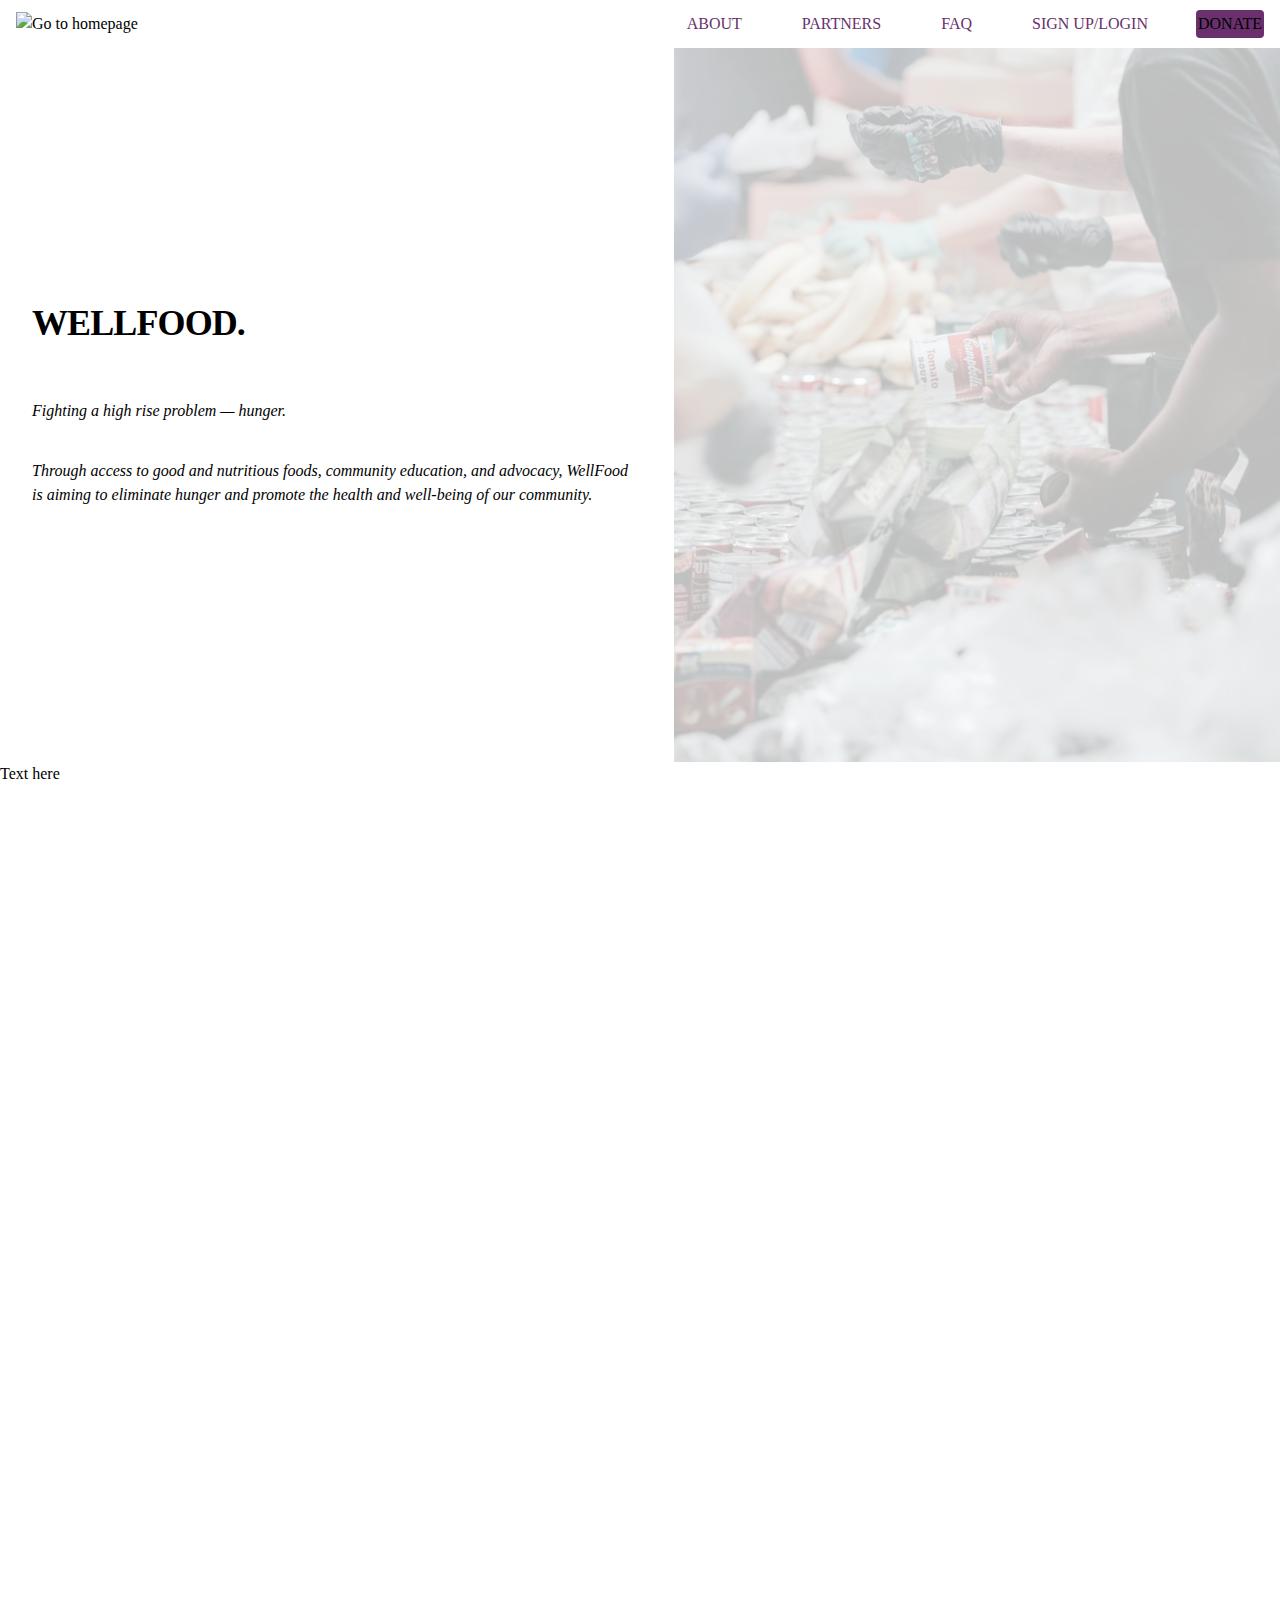
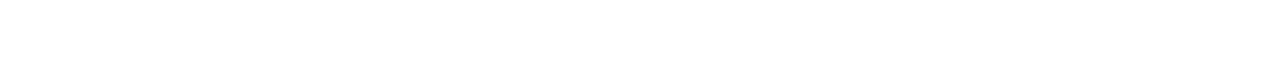
==== en/index.html @ cf271f29 "Testing grid layout with landing top hero" ====
<!DOCTYPE html>
<html lang="en">

<head>
    <meta charset="UTF-8">
    <meta http-equiv="X-UA-Compatible" content="IE=edge">
    <meta name="viewport" content="width=device-width, initial-scale=1.0">
    <meta name="description" content="WellFood, fighting a high rise problem: hunger">
    <link rel="icon" type="image/png" href="../assets/wellfood-logo.png">
    <link rel="stylesheet" href="styles.css">
    <link rel="stylesheet" href="https://unpkg.com/flowbite@1.3.3/dist/flowbite.min.css">
    <link rel="stylesheet" href="https://code.cdn.mozilla.net/fonts/fira.css">
    <title>WellFood</title>
</head>

<body>
    <nav class="bg-white border-gray-200 px-2 sm:px-4 py-2.5 rounded">
        <div class="container flex flex-wrap justify-between items-center mx-auto pv-4 bg-transparent relative z-40">
            <a href="/en" class="flex">
                <img src="../assets/home-icon.svg" alt="Go to homepage" class="h-6">
            </a>
            <button data-collapse-toggle="mobile-menu" type="button" class="inline-flex items-center p-2 ml-3 text-sm text-gray-500 rounded-lg md:hidden hover:bg-gray-100 focus:outline-none focus:ring-2 focus:ring-gray-200" aria-controls="mobile-menu-2" aria-expanded="false">
                <span class="sr-only">Open main menu</span>
                <svg class="w-6 h-6" fill="currentColor" viewBox="0 0 20 20" xmlns="http://www.w3.org/2000/svg"><path fill-rule="evenodd" d="M3 5a1 1 0 011-1h12a1 1 0 110 2H4a1 1 0 01-1-1zM3 10a1 1 0 011-1h12a1 1 0 110 2H4a1 1 0 01-1-1zM3 15a1 1 0 011-1h12a1 1 0 110 2H4a1 1 0 01-1-1z" clip-rule="evenodd"></path></svg>
                <svg class="hidden w-6 h-6" fill="currentColor" viewBox="0 0 20 20" xmlns="http://www.w3.org/2000/svg"><path fill-rule="evenodd" d="M4.293 4.293a1 1 0 011.414 0L10 8.586l4.293-4.293a1 1 0 111.414 1.414L11.414 10l4.293 4.293a1 1 0 01-1.414 1.414L10 11.414l-4.293 4.293a1 1 0 01-1.414-1.414L8.586 10 4.293 5.707a1 1 0 010-1.414z" clip-rule="evenodd"></path></svg>
            </button>
            <div class="hidden w-full md:block md:w-auto" id="mobile-menu">
                <ul class="flex flex-col mt-4 md:flex-row md:space-x-8 md:mt-0 md:text-md md:font-medium uppercase">
                    <li>
                        <a href="about.html" class="block py-2 pr-4 pl-3 text-midnight border-b border-gray-100 hover:bg-gray-50 md:hover:bg-transparent md:border-0 md:hover:text-dark-midnight md:py-0.5">About</a>
                    </li>
                    <li>
                        <a href="partners.html" class="block py-2 pr-4 pl-3 text-midnight border-b border-gray-100 hover:bg-gray-50 md:hover:bg-transparent md:border-0 md:hover:text-dark-midnight md:py-0.5">Partners</a>
                    </li>
                    <li>
                        <a href="faq.html" class="block py-2 pr-4 pl-3 text-midnight border-b border-gray-100 hover:bg-gray-50 md:hover:bg-transparent md:border-0 md:hover:text-dark-midnight md:py-0.5">FAQ</a>
                    </li>
                    <li>
                        <a href="signup.html" class="block py-2 pr-4 pl-3 text-midnight border-b border-gray-100 hover:bg-gray-50 md:hover:bg-transparent md:border-0 md:hover:text-dark-midnight md:py-0.5">Sign up/Login</a>
                    </li>
                    <li>
                        <a href="donate.html" class="block py-2 pr-4 pl-3 text-white bg-midnight rounded hover:bg-dark-midnight md:border-0 md:p-0.5">Donate</a>
                    </li>
                </ul>
            </div>
        </div>
    </nav>

    <div class="grid items-center bg-white rounded-lg md:grid-cols-[1fr_0.9fr] max-w-full">
        <div class="flex basis-1 flex-col justify-between px-8 py-16 justify-center leading-normal">
            <h1 class="mb-8 text-4xl font-bold tracking-tight text-russian-violet">WELLFOOD.</h1><br>
            <p class="mb-3 font-normal text-gray-900"><em>Fighting a high rise problem — hunger.</em></p><br>
            <p class="font-normal text-gray-900"><em>Through access to good and nutritious foods, community education, and advocacy, WellFood is aiming to eliminate hunger
            and promote the health and well-being of our community.</em></p>
        </div>
        <img class="opacity-25 w-full h-full object-contain" src="../assets/landing-hero-image.jpg"
            alt="Volunteers handing out food">
    </div>

    <div class="bg-white w-screen h-screen">
        <p class="text-l font-normal text-black">Text here</p>
    </div>

    <script src="https://unpkg.com/flowbite@1.3.3/dist/flowbite.js"></script>
</body>

</html>
---- en/styles.css ----
/*
! tailwindcss v3.0.22 | MIT License | https://tailwindcss.com
*/

/*
1. Prevent padding and border from affecting element width. (https://github.com/mozdevs/cssremedy/issues/4)
2. Allow adding a border to an element by just adding a border-width. (https://github.com/tailwindcss/tailwindcss/pull/116)
*/

*,
::before,
::after {
  box-sizing: border-box;
  /* 1 */
  border-width: 0;
  /* 2 */
  border-style: solid;
  /* 2 */
  border-color: currentColor;
  /* 2 */
}

::before,
::after {
  --tw-content: '';
}

/*
1. Use a consistent sensible line-height in all browsers.
2. Prevent adjustments of font size after orientation changes in iOS.
3. Use a more readable tab size.
4. Use the user's configured `sans` font-family by default.
*/

html {
  line-height: 1.5;
  /* 1 */
  -webkit-text-size-adjust: 100%;
  /* 2 */
  -moz-tab-size: 4;
  /* 3 */
  -o-tab-size: 4;
     tab-size: 4;
  /* 3 */
  font-family: ui-sans-serif, system-ui, -apple-system, BlinkMacSystemFont, "Segoe UI", Roboto, "Helvetica Neue", Arial, "Noto Sans", sans-serif, "Apple Color Emoji", "Segoe UI Emoji", "Segoe UI Symbol", "Noto Color Emoji";
  /* 4 */
}

/*
1. Remove the margin in all browsers.
2. Inherit line-height from `html` so users can set them as a class directly on the `html` element.
*/

body {
  margin: 0;
  /* 1 */
  line-height: inherit;
  /* 2 */
}

/*
1. Add the correct height in Firefox.
2. Correct the inheritance of border color in Firefox. (https://bugzilla.mozilla.org/show_bug.cgi?id=190655)
3. Ensure horizontal rules are visible by default.
*/

hr {
  height: 0;
  /* 1 */
  color: inherit;
  /* 2 */
  border-top-width: 1px;
  /* 3 */
}

/*
Add the correct text decoration in Chrome, Edge, and Safari.
*/

abbr:where([title]) {
  -webkit-text-decoration: underline dotted;
          text-decoration: underline dotted;
}

/*
Remove the default font size and weight for headings.
*/

h1,
h2,
h3,
h4,
h5,
h6 {
  font-size: inherit;
  font-weight: inherit;
}

/*
Reset links to optimize for opt-in styling instead of opt-out.
*/

a {
  color: inherit;
  text-decoration: inherit;
}

/*
Add the correct font weight in Edge and Safari.
*/

b,
strong {
  font-weight: bolder;
}

/*
1. Use the user's configured `mono` font family by default.
2. Correct the odd `em` font sizing in all browsers.
*/

code,
kbd,
samp,
pre {
  font-family: ui-monospace, SFMono-Regular, Menlo, Monaco, Consolas, "Liberation Mono", "Courier New", monospace;
  /* 1 */
  font-size: 1em;
  /* 2 */
}

/*
Add the correct font size in all browsers.
*/

small {
  font-size: 80%;
}

/*
Prevent `sub` and `sup` elements from affecting the line height in all browsers.
*/

sub,
sup {
  font-size: 75%;
  line-height: 0;
  position: relative;
  vertical-align: baseline;
}

sub {
  bottom: -0.25em;
}

sup {
  top: -0.5em;
}

/*
1. Remove text indentation from table contents in Chrome and Safari. (https://bugs.chromium.org/p/chromium/issues/detail?id=999088, https://bugs.webkit.org/show_bug.cgi?id=201297)
2. Correct table border color inheritance in all Chrome and Safari. (https://bugs.chromium.org/p/chromium/issues/detail?id=935729, https://bugs.webkit.org/show_bug.cgi?id=195016)
3. Remove gaps between table borders by default.
*/

table {
  text-indent: 0;
  /* 1 */
  border-color: inherit;
  /* 2 */
  border-collapse: collapse;
  /* 3 */
}

/*
1. Change the font styles in all browsers.
2. Remove the margin in Firefox and Safari.
3. Remove default padding in all browsers.
*/

button,
input,
optgroup,
select,
textarea {
  font-family: inherit;
  /* 1 */
  font-size: 100%;
  /* 1 */
  line-height: inherit;
  /* 1 */
  color: inherit;
  /* 1 */
  margin: 0;
  /* 2 */
  padding: 0;
  /* 3 */
}

/*
Remove the inheritance of text transform in Edge and Firefox.
*/

button,
select {
  text-transform: none;
}

/*
1. Correct the inability to style clickable types in iOS and Safari.
2. Remove default button styles.
*/

button,
[type='button'],
[type='reset'],
[type='submit'] {
  -webkit-appearance: button;
  /* 1 */
  background-color: transparent;
  /* 2 */
  background-image: none;
  /* 2 */
}

/*
Use the modern Firefox focus style for all focusable elements.
*/

:-moz-focusring {
  outline: auto;
}

/*
Remove the additional `:invalid` styles in Firefox. (https://github.com/mozilla/gecko-dev/blob/2f9eacd9d3d995c937b4251a5557d95d494c9be1/layout/style/res/forms.css#L728-L737)
*/

:-moz-ui-invalid {
  box-shadow: none;
}

/*
Add the correct vertical alignment in Chrome and Firefox.
*/

progress {
  vertical-align: baseline;
}

/*
Correct the cursor style of increment and decrement buttons in Safari.
*/

::-webkit-inner-spin-button,
::-webkit-outer-spin-button {
  height: auto;
}

/*
1. Correct the odd appearance in Chrome and Safari.
2. Correct the outline style in Safari.
*/

[type='search'] {
  -webkit-appearance: textfield;
  /* 1 */
  outline-offset: -2px;
  /* 2 */
}

/*
Remove the inner padding in Chrome and Safari on macOS.
*/

::-webkit-search-decoration {
  -webkit-appearance: none;
}

/*
1. Correct the inability to style clickable types in iOS and Safari.
2. Change font properties to `inherit` in Safari.
*/

::-webkit-file-upload-button {
  -webkit-appearance: button;
  /* 1 */
  font: inherit;
  /* 2 */
}

/*
Add the correct display in Chrome and Safari.
*/

summary {
  display: list-item;
}

/*
Removes the default spacing and border for appropriate elements.
*/

blockquote,
dl,
dd,
h1,
h2,
h3,
h4,
h5,
h6,
hr,
figure,
p,
pre {
  margin: 0;
}

fieldset {
  margin: 0;
  padding: 0;
}

legend {
  padding: 0;
}

ol,
ul,
menu {
  list-style: none;
  margin: 0;
  padding: 0;
}

/*
Prevent resizing textareas horizontally by default.
*/

textarea {
  resize: vertical;
}

/*
1. Reset the default placeholder opacity in Firefox. (https://github.com/tailwindlabs/tailwindcss/issues/3300)
2. Set the default placeholder color to the user's configured gray 400 color.
*/

input::-moz-placeholder, textarea::-moz-placeholder {
  opacity: 1;
  /* 1 */
  color: #9ca3af;
  /* 2 */
}

input:-ms-input-placeholder, textarea:-ms-input-placeholder {
  opacity: 1;
  /* 1 */
  color: #9ca3af;
  /* 2 */
}

input::placeholder,
textarea::placeholder {
  opacity: 1;
  /* 1 */
  color: #9ca3af;
  /* 2 */
}

/*
Set the default cursor for buttons.
*/

button,
[role="button"] {
  cursor: pointer;
}

/*
Make sure disabled buttons don't get the pointer cursor.
*/

:disabled {
  cursor: default;
}

/*
1. Make replaced elements `display: block` by default. (https://github.com/mozdevs/cssremedy/issues/14)
2. Add `vertical-align: middle` to align replaced elements more sensibly by default. (https://github.com/jensimmons/cssremedy/issues/14#issuecomment-634934210)
   This can trigger a poorly considered lint error in some tools but is included by design.
*/

img,
svg,
video,
canvas,
audio,
iframe,
embed,
object {
  display: block;
  /* 1 */
  vertical-align: middle;
  /* 2 */
}

/*
Constrain images and videos to the parent width and preserve their intrinsic aspect ratio. (https://github.com/mozdevs/cssremedy/issues/14)
*/

img,
video {
  max-width: 100%;
  height: auto;
}

/*
Ensure the default browser behavior of the `hidden` attribute.
*/

[hidden] {
  display: none;
}

*, ::before, ::after {
  --tw-translate-x: 0;
  --tw-translate-y: 0;
  --tw-rotate: 0;
  --tw-skew-x: 0;
  --tw-skew-y: 0;
  --tw-scale-x: 1;
  --tw-scale-y: 1;
  --tw-pan-x:  ;
  --tw-pan-y:  ;
  --tw-pinch-zoom:  ;
  --tw-scroll-snap-strictness: proximity;
  --tw-ordinal:  ;
  --tw-slashed-zero:  ;
  --tw-numeric-figure:  ;
  --tw-numeric-spacing:  ;
  --tw-numeric-fraction:  ;
  --tw-ring-inset:  ;
  --tw-ring-offset-width: 0px;
  --tw-ring-offset-color: #fff;
  --tw-ring-color: rgb(59 130 246 / 0.5);
  --tw-ring-offset-shadow: 0 0 #0000;
  --tw-ring-shadow: 0 0 #0000;
  --tw-shadow: 0 0 #0000;
  --tw-shadow-colored: 0 0 #0000;
  --tw-blur:  ;
  --tw-brightness:  ;
  --tw-contrast:  ;
  --tw-grayscale:  ;
  --tw-hue-rotate:  ;
  --tw-invert:  ;
  --tw-saturate:  ;
  --tw-sepia:  ;
  --tw-drop-shadow:  ;
  --tw-backdrop-blur:  ;
  --tw-backdrop-brightness:  ;
  --tw-backdrop-contrast:  ;
  --tw-backdrop-grayscale:  ;
  --tw-backdrop-hue-rotate:  ;
  --tw-backdrop-invert:  ;
  --tw-backdrop-opacity:  ;
  --tw-backdrop-saturate:  ;
  --tw-backdrop-sepia:  ;
}

.container {
  width: 100%;
}

@media (min-width: 640px) {
  .container {
    max-width: 640px;
  }
}

@media (min-width: 768px) {
  .container {
    max-width: 768px;
  }
}

@media (min-width: 1024px) {
  .container {
    max-width: 1024px;
  }
}

@media (min-width: 1280px) {
  .container {
    max-width: 1280px;
  }
}

@media (min-width: 1536px) {
  .container {
    max-width: 1536px;
  }
}

.sr-only {
  position: absolute;
  width: 1px;
  height: 1px;
  padding: 0;
  margin: -1px;
  overflow: hidden;
  clip: rect(0, 0, 0, 0);
  white-space: nowrap;
  border-width: 0;
}

.absolute {
  position: absolute;
}

.relative {
  position: relative;
}

.right-0 {
  right: 0px;
}

.top-0 {
  top: 0px;
}

.z-40 {
  z-index: 40;
}

.z-0 {
  z-index: 0;
}

.mx-auto {
  margin-left: auto;
  margin-right: auto;
}

.ml-3 {
  margin-left: 0.75rem;
}

.mt-4 {
  margin-top: 1rem;
}

.mb-8 {
  margin-bottom: 2rem;
}

.mb-3 {
  margin-bottom: 0.75rem;
}

.block {
  display: block;
}

.flex {
  display: flex;
}

.inline-flex {
  display: inline-flex;
}

.grid {
  display: grid;
}

.hidden {
  display: none;
}

.h-6 {
  height: 1.5rem;
}

.h-full {
  height: 100%;
}

.h-screen {
  height: 100vh;
}

.h-auto {
  height: auto;
}

.w-6 {
  width: 1.5rem;
}

.w-full {
  width: 100%;
}

.w-screen {
  width: 100vw;
}

.max-w-full {
  max-width: 100%;
}

.basis-1 {
  flex-basis: 0.25rem;
}

.flex-col {
  flex-direction: column;
}

.flex-wrap {
  flex-wrap: wrap;
}

.items-center {
  align-items: center;
}

.justify-center {
  justify-content: center;
}

.justify-between {
  justify-content: space-between;
}

.rounded {
  border-radius: 0.25rem;
}

.rounded-lg {
  border-radius: 0.5rem;
}

.border {
  border-width: 1px;
}

.border-b {
  border-bottom-width: 1px;
}

.bg-midnight {
  --tw-bg-opacity: 1;
  background-color: rgb(105 48 109 / var(--tw-bg-opacity));
}

.bg-dark-midnight {
  --tw-bg-opacity: 1;
  background-color: rgb(68 31 71 / var(--tw-bg-opacity));
}

.object-contain {
  -o-object-fit: contain;
     object-fit: contain;
}

.p-2 {
  padding: 0.5rem;
}

.px-2 {
  padding-left: 0.5rem;
  padding-right: 0.5rem;
}

.py-2\.5 {
  padding-top: 0.625rem;
  padding-bottom: 0.625rem;
}

.py-2 {
  padding-top: 0.5rem;
  padding-bottom: 0.5rem;
}

.px-8 {
  padding-left: 2rem;
  padding-right: 2rem;
}

.py-16 {
  padding-top: 4rem;
  padding-bottom: 4rem;
}

.pr-4 {
  padding-right: 1rem;
}

.pl-3 {
  padding-left: 0.75rem;
}

.text-sm {
  font-size: 0.875rem;
  line-height: 1.25rem;
}

.text-4xl {
  font-size: 2.25rem;
  line-height: 2.5rem;
}

.font-bold {
  font-weight: 700;
}

.font-normal {
  font-weight: 400;
}

.uppercase {
  text-transform: uppercase;
}

.leading-normal {
  line-height: 1.5;
}

.tracking-tight {
  letter-spacing: -0.025em;
}

.text-dark-midnight {
  --tw-text-opacity: 1;
  color: rgb(68 31 71 / var(--tw-text-opacity));
}

.text-midnight {
  --tw-text-opacity: 1;
  color: rgb(105 48 109 / var(--tw-text-opacity));
}

.text-russian-violet {
  color: 0E103D;
}

.opacity-25 {
  opacity: 0.25;
}

.shadow-md {
  --tw-shadow: 0 4px 6px -1px rgb(0 0 0 / 0.1), 0 2px 4px -2px rgb(0 0 0 / 0.1);
  --tw-shadow-colored: 0 4px 6px -1px var(--tw-shadow-color), 0 2px 4px -2px var(--tw-shadow-color);
  box-shadow: var(--tw-ring-offset-shadow, 0 0 #0000), var(--tw-ring-shadow, 0 0 #0000), var(--tw-shadow);
}

* {
  font-family: Fira Sans;
}

.hover\:bg-dark-midnight:hover {
  --tw-bg-opacity: 1;
  background-color: rgb(68 31 71 / var(--tw-bg-opacity));
}

.focus\:outline-none:focus {
  outline: 2px solid transparent;
  outline-offset: 2px;
}

.focus\:ring-2:focus {
  --tw-ring-offset-shadow: var(--tw-ring-inset) 0 0 0 var(--tw-ring-offset-width) var(--tw-ring-offset-color);
  --tw-ring-shadow: var(--tw-ring-inset) 0 0 0 calc(2px + var(--tw-ring-offset-width)) var(--tw-ring-color);
  box-shadow: var(--tw-ring-offset-shadow), var(--tw-ring-shadow), var(--tw-shadow, 0 0 #0000);
}

@media (min-width: 640px) {
  .sm\:right-0 {
    right: 0px;
  }

  .sm\:w-2\/3 {
    width: 66.666667%;
  }

  .sm\:w-1\/3 {
    width: 33.333333%;
  }

  .sm\:px-4 {
    padding-left: 1rem;
    padding-right: 1rem;
  }
}

@media (min-width: 768px) {
  .md\:mt-0 {
    margin-top: 0px;
  }

  .md\:block {
    display: block;
  }

  .md\:hidden {
    display: none;
  }

  .md\:w-auto {
    width: auto;
  }

  .md\:w-7\/12 {
    width: 58.333333%;
  }

  .md\:w-2\/5 {
    width: 40%;
  }

  .md\:max-w-xl {
    max-width: 36rem;
  }

  .md\:grid-cols-2 {
    grid-template-columns: repeat(2, minmax(0, 1fr));
  }

  .md\:grid-cols-\[2\] {
    grid-template-columns: 2;
  }

  .md\:grid-cols-\[\] {
    grid-template-columns: ;
  }

  .md\:grid-cols-\[1fr_1fr\] {
    grid-template-columns: 1fr 1fr;
  }

  .md\:grid-cols-\[1\.5fr_1fr\] {
    grid-template-columns: 1.5fr 1fr;
  }

  .md\:grid-cols-\[1\.5fr_0\.5fr\] {
    grid-template-columns: 1.5fr 0.5fr;
  }

  .md\:grid-cols-\[1\.75fr_0\.5fr\] {
    grid-template-columns: 1.75fr 0.5fr;
  }

  .md\:grid-cols-\[1\.75fr_0\.25fr\] {
    grid-template-columns: 1.75fr 0.25fr;
  }

  .md\:grid-cols-\[1\.25fr_0\.25fr\] {
    grid-template-columns: 1.25fr 0.25fr;
  }

  .md\:grid-cols-\[1\.25fr_0\.75fr\] {
    grid-template-columns: 1.25fr 0.75fr;
  }

  .md\:grid-cols-\[1fr_0\.75fr\] {
    grid-template-columns: 1fr 0.75fr;
  }

  .md\:grid-cols-\[1fr_0\.8fr\] {
    grid-template-columns: 1fr 0.8fr;
  }

  .md\:grid-cols-\[1fr_0\.9fr\] {
    grid-template-columns: 1fr 0.9fr;
  }

  .md\:flex-row {
    flex-direction: row;
  }

  .md\:space-x-8 > :not([hidden]) ~ :not([hidden]) {
    --tw-space-x-reverse: 0;
    margin-right: calc(2rem * var(--tw-space-x-reverse));
    margin-left: calc(2rem * calc(1 - var(--tw-space-x-reverse)));
  }

  .md\:border-0 {
    border-width: 0px;
  }

  .md\:p-0\.5 {
    padding: 0.125rem;
  }

  .md\:p-0 {
    padding: 0px;
  }

  .md\:py-0\.5 {
    padding-top: 0.125rem;
    padding-bottom: 0.125rem;
  }

  .md\:py-0 {
    padding-top: 0px;
    padding-bottom: 0px;
  }

  .md\:font-medium {
    font-weight: 500;
  }

  .md\:hover\:text-dark-midnight:hover {
    --tw-text-opacity: 1;
    color: rgb(68 31 71 / var(--tw-text-opacity));
  }
}
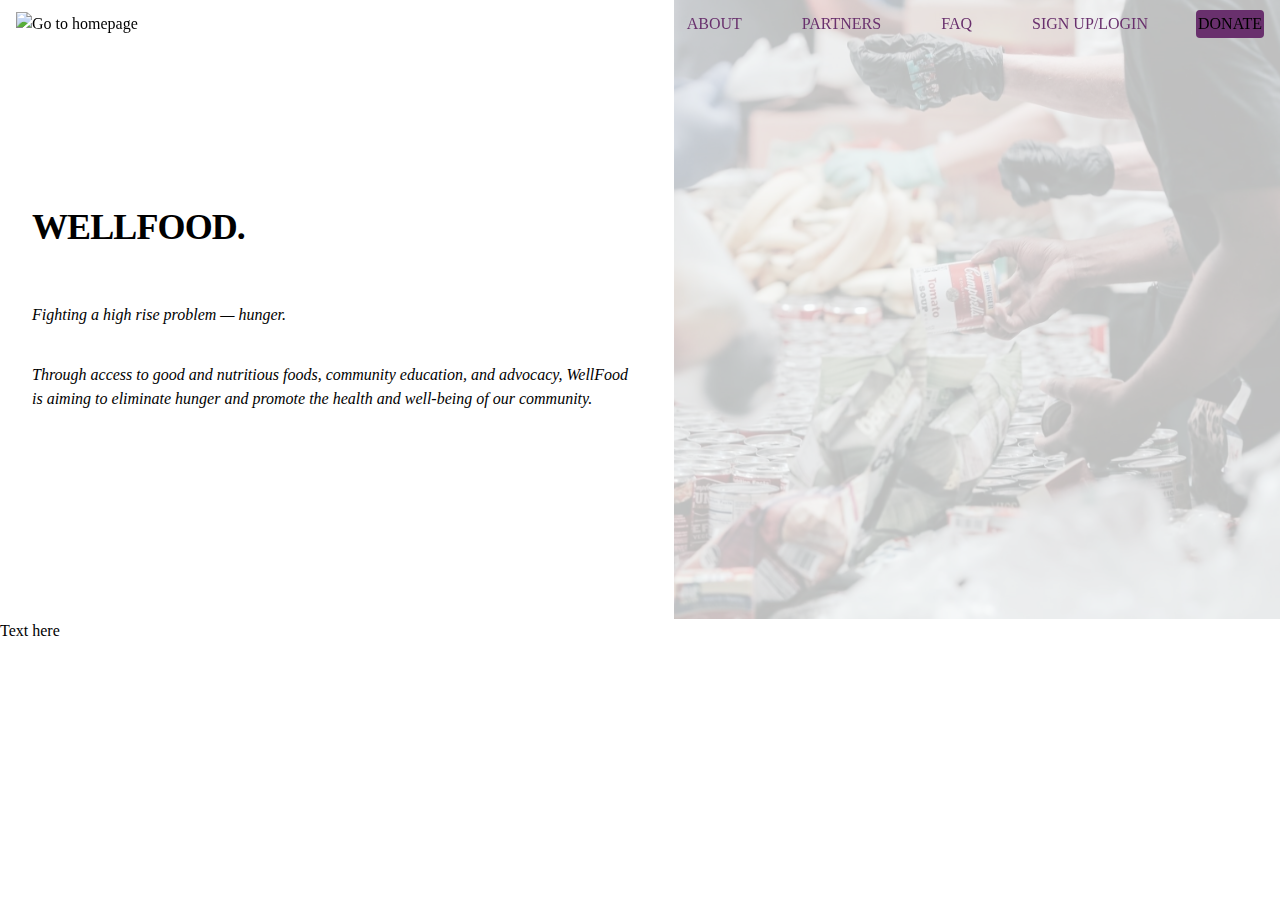
==== commit 3c23e5ed: "Fixed topnav and top hero card" ====
--- a/en/index.html
+++ b/en/index.html
@@ -14,8 +14,8 @@
 </head>
 
 <body>
-    <nav class="bg-white border-gray-200 px-2 sm:px-4 py-2.5 rounded">
-        <div class="container flex flex-wrap justify-between items-center mx-auto pv-4 bg-transparent relative z-40">
+    <nav class="border-gray-200 px-2 sm:px-4 py-2.5 rounded w-full fixed z-40">
+        <div class="container flex flex-wrap justify-between items-center mx-auto pv-4">
             <a href="/en" class="flex">
                 <img src="../assets/home-icon.svg" alt="Go to homepage" class="h-6">
             </a>
@@ -24,7 +24,7 @@
                 <svg class="w-6 h-6" fill="currentColor" viewBox="0 0 20 20" xmlns="http://www.w3.org/2000/svg"><path fill-rule="evenodd" d="M3 5a1 1 0 011-1h12a1 1 0 110 2H4a1 1 0 01-1-1zM3 10a1 1 0 011-1h12a1 1 0 110 2H4a1 1 0 01-1-1zM3 15a1 1 0 011-1h12a1 1 0 110 2H4a1 1 0 01-1-1z" clip-rule="evenodd"></path></svg>
                 <svg class="hidden w-6 h-6" fill="currentColor" viewBox="0 0 20 20" xmlns="http://www.w3.org/2000/svg"><path fill-rule="evenodd" d="M4.293 4.293a1 1 0 011.414 0L10 8.586l4.293-4.293a1 1 0 111.414 1.414L11.414 10l4.293 4.293a1 1 0 01-1.414 1.414L10 11.414l-4.293 4.293a1 1 0 01-1.414-1.414L8.586 10 4.293 5.707a1 1 0 010-1.414z" clip-rule="evenodd"></path></svg>
             </button>
-            <div class="hidden w-full md:block md:w-auto" id="mobile-menu">
+            <div class="hidden w-full md:block md:w-auto bg-transparent" id="mobile-menu">
                 <ul class="flex flex-col mt-4 md:flex-row md:space-x-8 md:mt-0 md:text-md md:font-medium uppercase">
                     <li>
                         <a href="about.html" class="block py-2 pr-4 pl-3 text-midnight border-b border-gray-100 hover:bg-gray-50 md:hover:bg-transparent md:border-0 md:hover:text-dark-midnight md:py-0.5">About</a>
@@ -46,20 +46,24 @@
         </div>
     </nav>
 
-    <div class="grid items-center bg-white rounded-lg md:grid-cols-[1fr_0.9fr] max-w-full">
-        <div class="flex basis-1 flex-col justify-between px-8 py-16 justify-center leading-normal">
-            <h1 class="mb-8 text-4xl font-bold tracking-tight text-russian-violet">WELLFOOD.</h1><br>
-            <p class="mb-3 font-normal text-gray-900"><em>Fighting a high rise problem — hunger.</em></p><br>
-            <p class="font-normal text-gray-900"><em>Through access to good and nutritious foods, community education, and advocacy, WellFood is aiming to eliminate hunger
-            and promote the health and well-being of our community.</em></p>
+    <main class="bg-gray-50">
+        <div class="grid items-center md:grid-cols-[1fr_0.9fr] w-full">
+            <div class="flex basis-1 flex-col justify-between px-8 py-16 justify-center leading-normal">
+                <h1 class="mb-8 text-4xl lg-text-5xl font-bold tracking-tight text-russian-violet">WELLFOOD.</h1><br>
+                <p class="mb-3 font-normal text-gray-900"><em>Fighting a high rise problem — hunger.</em></p><br>
+                <p class="font-normal text-gray-900"><em>Through access to good and nutritious foods, community education, and advocacy, WellFood is aiming to eliminate hunger
+                and promote the health and well-being of our community.</em></p>
+            </div>
+            <img class="opacity-50 md:opacity-25 w-full h-full object-contain" src="../assets/landing-hero-image.jpg"
+                alt="Volunteers handing out food">
         </div>
-        <img class="opacity-25 w-full h-full object-contain" src="../assets/landing-hero-image.jpg"
-            alt="Volunteers handing out food">
-    </div>
 
-    <div class="bg-white w-screen h-screen">
-        <p class="text-l font-normal text-black">Text here</p>
-    </div>
+        <div class="grid items-center md:grid-cols-[0.9fr_1fr] w-full">
+            <div>
+                <p class="text-l font-normal text-black">Text here</p>
+            </div>
+        </div>
+    </main>
 
     <script src="https://unpkg.com/flowbite@1.3.3/dist/flowbite.js"></script>
 </body>
--- a/en/styles.css
+++ b/en/styles.css
@@ -514,12 +514,21 @@
   border-width: 0;
 }
 
+.fixed {
+  position: fixed;
+}
+
 .absolute {
   position: absolute;
 }
 
 .relative {
   position: relative;
+}
+
+.sticky {
+  position: -webkit-sticky;
+  position: sticky;
 }
 
 .right-0 {
@@ -749,6 +758,10 @@
 
 .opacity-25 {
   opacity: 0.25;
+}
+
+.opacity-50 {
+  opacity: 0.5;
 }
 
 .shadow-md {
@@ -877,6 +890,10 @@
     grid-template-columns: 1fr 0.9fr;
   }
 
+  .md\:grid-cols-\[0\.9fr_1fr\] {
+    grid-template-columns: 0.9fr 1fr;
+  }
+
   .md\:flex-row {
     flex-direction: row;
   }
@@ -913,6 +930,10 @@
     font-weight: 500;
   }
 
+  .md\:opacity-25 {
+    opacity: 0.25;
+  }
+
   .md\:hover\:text-dark-midnight:hover {
     --tw-text-opacity: 1;
     color: rgb(68 31 71 / var(--tw-text-opacity));
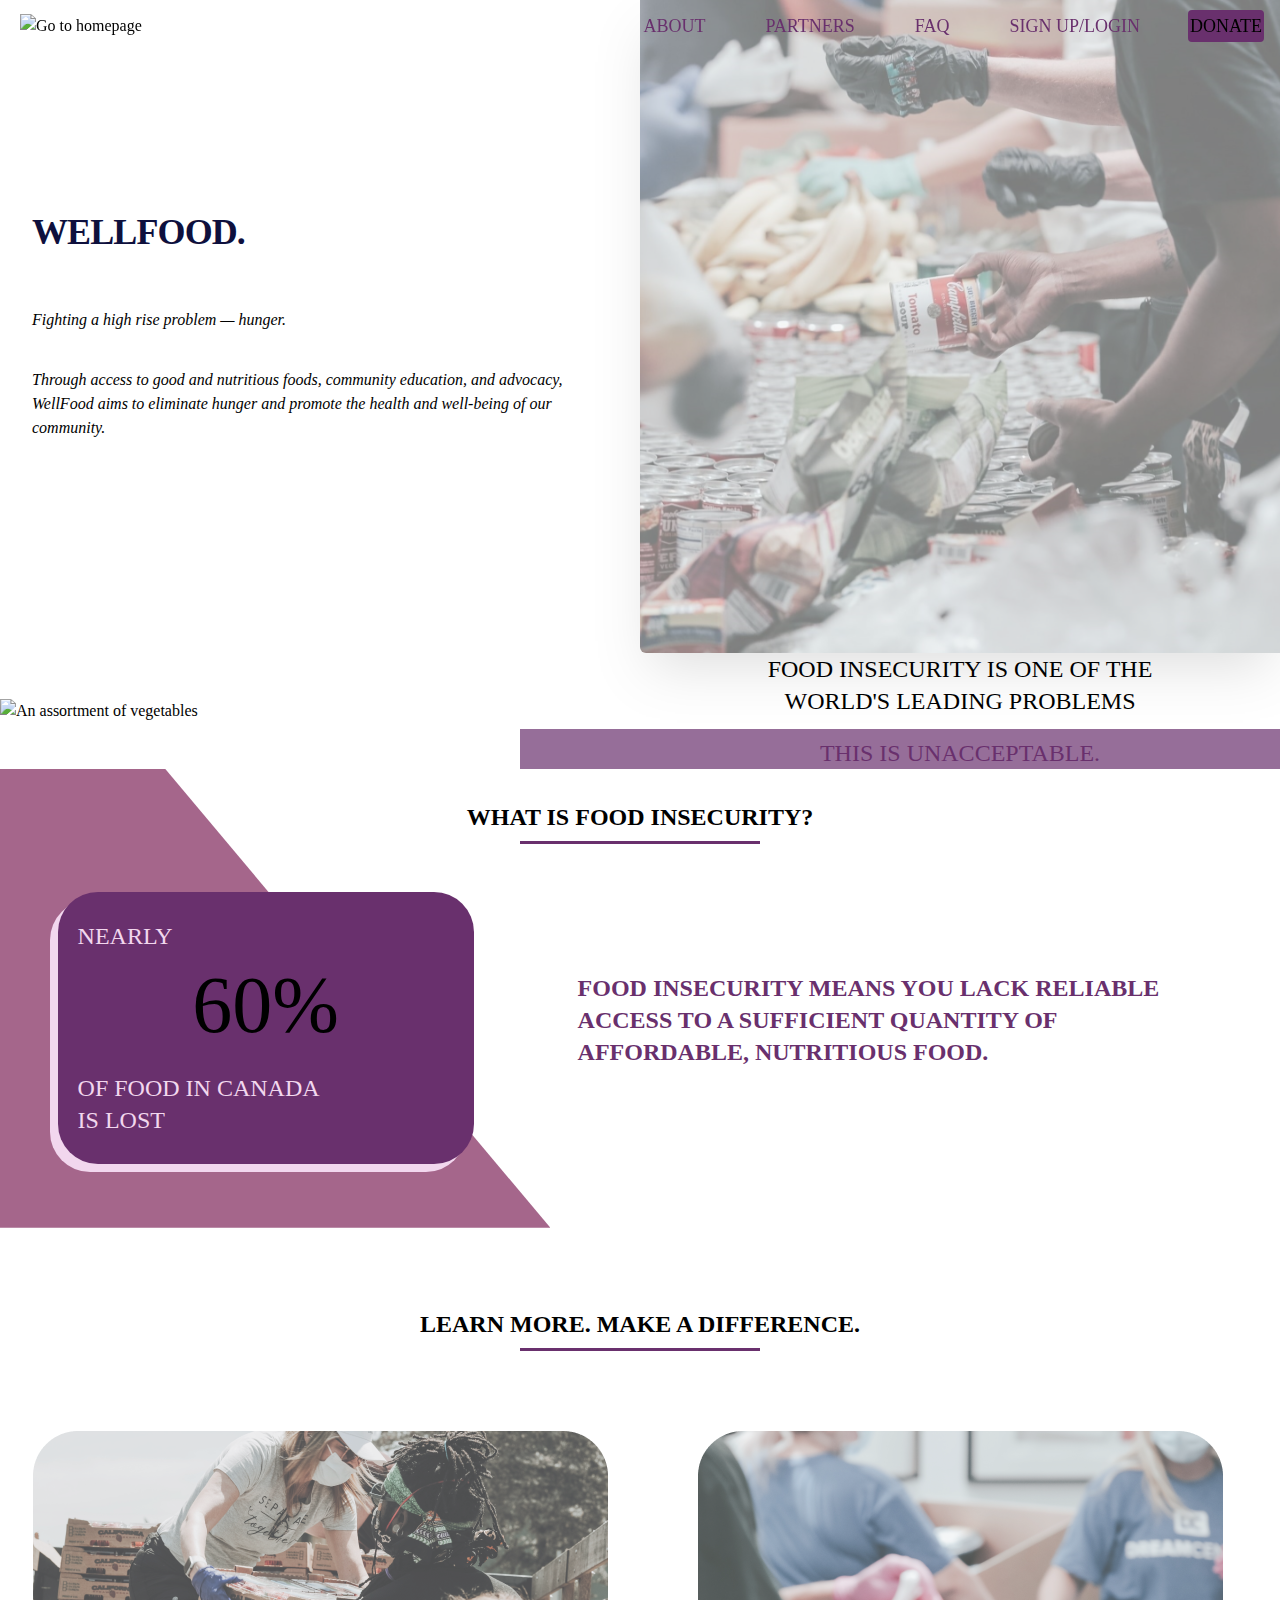
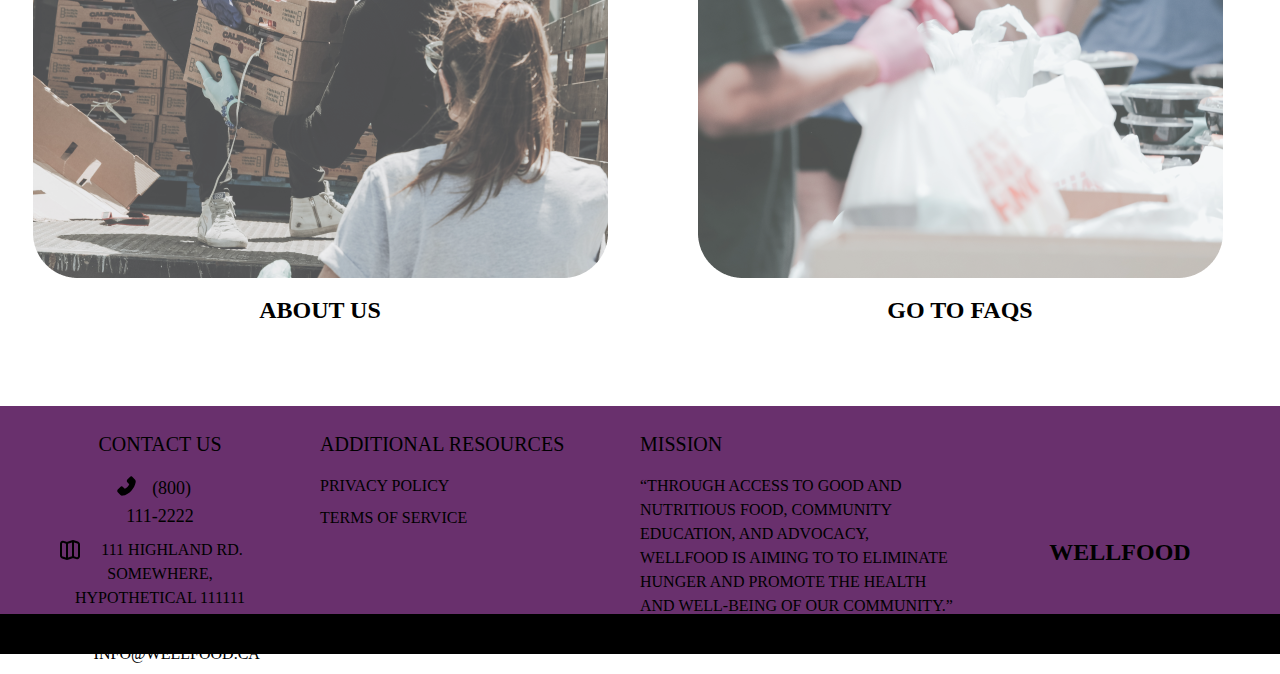
==== commit 9a9b15cb: "Final/completed landing page" ====
--- a/en/index.html
+++ b/en/index.html
@@ -13,10 +13,10 @@
     <title>WellFood</title>
 </head>
 
-<body>
-    <nav class="border-gray-200 px-2 sm:px-4 py-2.5 rounded w-full fixed z-40">
+<body class="overflow-x-hidden">
+    <nav class="border-gray-200 px-2 sm:px-4 py-2.5 w-full fixed z-40 transition-colors">
         <div class="container flex flex-wrap justify-between items-center mx-auto pv-4">
-            <a href="/en" class="flex">
+            <a href="/en" class="flex hover:bg-gray-100 rounded-md hover:shadow-md p-1">
                 <img src="../assets/home-icon.svg" alt="Go to homepage" class="h-6">
             </a>
             <button data-collapse-toggle="mobile-menu" type="button" class="inline-flex items-center p-2 ml-3 text-sm text-gray-500 rounded-lg md:hidden hover:bg-gray-100 focus:outline-none focus:ring-2 focus:ring-gray-200" aria-controls="mobile-menu-2" aria-expanded="false">
@@ -24,7 +24,7 @@
                 <svg class="w-6 h-6" fill="currentColor" viewBox="0 0 20 20" xmlns="http://www.w3.org/2000/svg"><path fill-rule="evenodd" d="M3 5a1 1 0 011-1h12a1 1 0 110 2H4a1 1 0 01-1-1zM3 10a1 1 0 011-1h12a1 1 0 110 2H4a1 1 0 01-1-1zM3 15a1 1 0 011-1h12a1 1 0 110 2H4a1 1 0 01-1-1z" clip-rule="evenodd"></path></svg>
                 <svg class="hidden w-6 h-6" fill="currentColor" viewBox="0 0 20 20" xmlns="http://www.w3.org/2000/svg"><path fill-rule="evenodd" d="M4.293 4.293a1 1 0 011.414 0L10 8.586l4.293-4.293a1 1 0 111.414 1.414L11.414 10l4.293 4.293a1 1 0 01-1.414 1.414L10 11.414l-4.293 4.293a1 1 0 01-1.414-1.414L8.586 10 4.293 5.707a1 1 0 010-1.414z" clip-rule="evenodd"></path></svg>
             </button>
-            <div class="hidden w-full md:block md:w-auto bg-transparent" id="mobile-menu">
+            <div class="hidden w-full md:block md:w-auto bg-transparent text-lg" id="mobile-menu">
                 <ul class="flex flex-col mt-4 md:flex-row md:space-x-8 md:mt-0 md:text-md md:font-medium uppercase">
                     <li>
                         <a href="about.html" class="block py-2 pr-4 pl-3 text-midnight border-b border-gray-100 hover:bg-gray-50 md:hover:bg-transparent md:border-0 md:hover:text-dark-midnight md:py-0.5">About</a>
@@ -46,25 +46,90 @@
         </div>
     </nav>
 
-    <main class="bg-gray-50">
-        <div class="grid items-center md:grid-cols-[1fr_0.9fr] w-full">
-            <div class="flex basis-1 flex-col justify-between px-8 py-16 justify-center leading-normal">
-                <h1 class="mb-8 text-4xl lg-text-5xl font-bold tracking-tight text-russian-violet">WELLFOOD.</h1><br>
+    <main class="bg-gray-100">
+        <div class="grid items-center md:grid-cols-[repeat(2,_1fr)] w-full">
+            <div class="flex-col justify-between px-8 justify-center leading-normal">
+                <h1 class="mb-8 text-4xl font-bold tracking-tight text-russian-violet">WELLFOOD.</h1><br>
                 <p class="mb-3 font-normal text-gray-900"><em>Fighting a high rise problem — hunger.</em></p><br>
-                <p class="font-normal text-gray-900"><em>Through access to good and nutritious foods, community education, and advocacy, WellFood is aiming to eliminate hunger
+                <p class="font-normal text-gray-900"><em>Through access to good and nutritious foods, community education, and advocacy, WellFood aims to eliminate hunger
                 and promote the health and well-being of our community.</em></p>
             </div>
-            <img class="opacity-50 md:opacity-25 w-full h-full object-contain" src="../assets/landing-hero-image.jpg"
+            <img class="opacity-50 md:opacity-35 rounded-bl-md shadow-2xl" src="../assets/landing-hero-image.jpg"
                 alt="Volunteers handing out food">
         </div>
 
-        <div class="grid items-center md:grid-cols-[0.9fr_1fr] w-full">
-            <div>
-                <p class="text-l font-normal text-black">Text here</p>
+        <div class="grid items-center md:grid-cols-[repeat(2,_1fr)] w-full relative mb-0">
+            <img class="shadow-2xl rounded-tr-md" src="../assets/landing-hero-2.png" alt="An assortment of vegetables">
+            <div class="flex flex-col items-center text-center">
+                <p class="mb-5 text-2xl font-normal text-black uppercase font-bold w-[70%]">Food insecurity is one of the world's leading problems</p>
+                <p class="text-2xl font-normal text-midnight uppercase font-bold w-[70%]">This is unacceptable.</p>
+                <span class="w-[47.5rem] bg-midnight opacity-70 h-10 absolute bottom-0 right-0 z-0"></span>
+            </div>
+        </div>
+
+        <div class="px-4 items-center w-screen flex flex-col pt-8 pb-16 mb-20 relative z-30">
+            <div class="bg-antique-fuschia absolute top-0 left-0 w-[43%] h-full z-0" id="landing-trapezoid"></div>
+            <h3 class="uppercase font-bold text-center text-2xl mb-2 relative z-20">What is food insecurity?</h3>
+            <span class="bg-midnight h-[0.18rem] w-60 mb-8"></span>
+            <div class="grid items-center md:grid-cols-[0.8fr_1.2fr] px-12 w-screen h-full">
+                <div>
+                    <div class="float-right mt-4 mr-12 w-[26rem] h-[17rem] relative text-white mix-blend-normal">
+                        <div class="relative bg-midnight w-full h-full rounded-[2.5rem] z-20">
+                            <p class="absolute font-medium text-pink-lace top-7 left-5 text-2xl uppercase z-20">Nearly</p>
+                            <p class="absolute top-[35%] left-[50%] translate-x-[-50%] translate-y-[-35%] font-medium text-[5rem] z-20">60%</p>
+                            <p class="absolute left-5 bottom-7 w-7/12 text-pink-lace font-medium uppercase text-2xl z-20">of food in Canada is lost</p>
+                        </div>
+                        <div class="bg-pink-lace mt-4 mr-12 rounded-[2.5rem] w-[26rem] h-[17rem] absolute -bottom-2 -left-2 z-10"></div>
+                    </div>
+                </div>
+                <p class="text-midnight text-2xl font-bold uppercase mx-auto pl-14">Food insecurity means you lack reliable access to a sufficient
+                    quantity of affordable, nutritious food.</p>
+            </div>
+        </div>
+
+        <div class="w-screen items-center flex flex-col">
+            <h3 class="uppercase font-bold text-center text-2xl mb-2 relative z-20">Learn more. Make a difference.</h3>
+            <span class="bg-midnight h-[0.18rem] w-60 mb-4"></span>
+            <div class="grid items-center md:grid-cols-[repeat(2,_1fr)] w-full gap-y-8 pt-8 pb-12">
+                <a href="about.html" class="items-center justify-center text-center hover:bg-silver-pink p-8 rounded-lg">
+                    <img class="mx-auto mb-4 max-h-7/12" src="../assets/landing-about-choice.png" alt="Helpers distributing boxes of fruit">
+                    <p class="uppercase text-2xl font-bold">About us</p>
+                </a>
+                <a href="faq.html" class="items-center justify-center text-center hover:bg-silver-pink p-8 rounded-lg">
+                    <img class="mx-auto mb-4 max-h-7/12" src="../assets/landing-faq-choice.png" alt="Helpers distributing boxes of fruit">
+                    <p class="uppercase text-2xl font-bold">Go to FAQs</p>
+                </a>
             </div>
         </div>
     </main>
+    <footer class="flex flex-col text-white">
+        <div class="grid md:grid-cols-4 gap-y-2 bg-midnight pt-6 uppercase h-52 justify-center">
+            <div class="flex flex-col text-center">
+                <h3 class="mb-4 font-medium text-xl">Contact us</h3>
+                <div class="px-[7.2rem] cursor-pointer"><img class="h-6 float-left" src="../assets/phone-icon.svg" alt="Call us at"><p class="mb-2 text-lg">(800) 111-2222</p></div>
+                <div class="px-[3.6rem] cursor-pointer"><img class="h-6 float-left" src="../assets/map-icon.svg" alt="Our address is"><p class="mb-2">111 Highland Rd. Somewhere, Hypothetical 111111</p></div>
+                <div class="px-[5.85rem] cursor-pointer"><img class="h-6 float-left" src="../assets/email-icon.svg" alt="Email us at"><p class="mb-2">info@wellfood.ca</p></div>
+            </div>
+            <div>
+                <h3 class="mb-4 font-medium text-xl">Additional Resources</h3>
+                <p class="mb-2 cursor-pointer">Privacy Policy</p>
+                <p class="cursor-pointer">Terms of Service</p>
+            </div>
+            <div>
+                <h3 class="mb-4 font-medium text-xl">Mission</h3>
+                <p class="mb-2">“Through access to good and nutritious food, community education, and advocacy, WellFood is aiming to to eliminate
+                hunger and promote the health and well-being of our community.”</p>
+            </div>
+            <div class="items-center text-center relative">
+                <h3 class="font-bold text-2xl absolute top-1/2 left-1/2 translate-x-[-50%] translate-y-[-50%]"><a href="/en">WellFood</a></h3>
+            </div>
+        </div>
+        <div class="bg-[#000] h-10 pt-2 pb-4 items-center">
+            <p class="text-center font-light">&#169; 2022 WELLFOOD</p>
+        </div>
+    </footer>
 
+    <script src="app.js"></script>
     <script src="https://unpkg.com/flowbite@1.3.3/dist/flowbite.js"></script>
 </body>
 
--- a/en/styles.css
+++ b/en/styles.css
@@ -526,9 +526,8 @@
   position: relative;
 }
 
-.sticky {
-  position: -webkit-sticky;
-  position: sticky;
+.bottom-0 {
+  bottom: 0px;
 }
 
 .right-0 {
@@ -539,12 +538,72 @@
   top: 0px;
 }
 
+.left-0 {
+  left: 0px;
+}
+
+.top-7 {
+  top: 1.75rem;
+}
+
+.left-5 {
+  left: 1.25rem;
+}
+
+.top-\[35\%\] {
+  top: 35%;
+}
+
+.left-\[50\%\] {
+  left: 50%;
+}
+
+.bottom-7 {
+  bottom: 1.75rem;
+}
+
+.-bottom-2 {
+  bottom: -0.5rem;
+}
+
+.-left-2 {
+  left: -0.5rem;
+}
+
+.top-1\/2 {
+  top: 50%;
+}
+
+.left-1\/2 {
+  left: 50%;
+}
+
 .z-40 {
   z-index: 40;
 }
 
 .z-0 {
   z-index: 0;
+}
+
+.z-30 {
+  z-index: 30;
+}
+
+.z-20 {
+  z-index: 20;
+}
+
+.z-10 {
+  z-index: 10;
+}
+
+.float-right {
+  float: right;
+}
+
+.float-left {
+  float: left;
 }
 
 .mx-auto {
@@ -560,6 +619,10 @@
   margin-top: 1rem;
 }
 
+.mb-2 {
+  margin-bottom: 0.5rem;
+}
+
 .mb-8 {
   margin-bottom: 2rem;
 }
@@ -568,6 +631,26 @@
   margin-bottom: 0.75rem;
 }
 
+.mb-0 {
+  margin-bottom: 0px;
+}
+
+.mb-5 {
+  margin-bottom: 1.25rem;
+}
+
+.mb-20 {
+  margin-bottom: 5rem;
+}
+
+.mr-12 {
+  margin-right: 3rem;
+}
+
+.mb-4 {
+  margin-bottom: 1rem;
+}
+
 .block {
   display: block;
 }
@@ -592,16 +675,32 @@
   height: 1.5rem;
 }
 
+.h-10 {
+  height: 2.5rem;
+}
+
 .h-full {
   height: 100%;
 }
 
-.h-screen {
-  height: 100vh;
-}
-
-.h-auto {
-  height: auto;
+.h-\[0\.18rem\] {
+  height: 0.18rem;
+}
+
+.h-\[17rem\] {
+  height: 17rem;
+}
+
+.h-52 {
+  height: 13rem;
+}
+
+.h-4 {
+  height: 1rem;
+}
+
+.h-8 {
+  height: 2rem;
 }
 
 .w-6 {
@@ -612,16 +711,60 @@
   width: 100%;
 }
 
+.w-\[70\%\] {
+  width: 70%;
+}
+
+.w-\[47\.5rem\] {
+  width: 47.5rem;
+}
+
 .w-screen {
   width: 100vw;
 }
 
-.max-w-full {
-  max-width: 100%;
-}
-
-.basis-1 {
-  flex-basis: 0.25rem;
+.w-\[43\%\] {
+  width: 43%;
+}
+
+.w-60 {
+  width: 15rem;
+}
+
+.w-\[26rem\] {
+  width: 26rem;
+}
+
+.w-7\/12 {
+  width: 58.333333%;
+}
+
+.shrink-0 {
+  flex-shrink: 0;
+}
+
+.translate-x-\[-50\%\] {
+  --tw-translate-x: -50%;
+  transform: translate(var(--tw-translate-x), var(--tw-translate-y)) rotate(var(--tw-rotate)) skewX(var(--tw-skew-x)) skewY(var(--tw-skew-y)) scaleX(var(--tw-scale-x)) scaleY(var(--tw-scale-y));
+}
+
+.translate-y-\[-35\%\] {
+  --tw-translate-y: -35%;
+  transform: translate(var(--tw-translate-x), var(--tw-translate-y)) rotate(var(--tw-rotate)) skewX(var(--tw-skew-x)) skewY(var(--tw-skew-y)) scaleX(var(--tw-scale-x)) scaleY(var(--tw-scale-y));
+}
+
+.translate-y-\[-50\%\] {
+  --tw-translate-y: -50%;
+  transform: translate(var(--tw-translate-x), var(--tw-translate-y)) rotate(var(--tw-rotate)) skewX(var(--tw-skew-x)) skewY(var(--tw-skew-y)) scaleX(var(--tw-scale-x)) scaleY(var(--tw-scale-y));
+}
+
+.rotate-180 {
+  --tw-rotate: 180deg;
+  transform: translate(var(--tw-translate-x), var(--tw-translate-y)) rotate(var(--tw-rotate)) skewX(var(--tw-skew-x)) skewY(var(--tw-skew-y)) scaleX(var(--tw-scale-x)) scaleY(var(--tw-scale-y));
+}
+
+.cursor-pointer {
+  cursor: pointer;
 }
 
 .flex-col {
@@ -644,6 +787,26 @@
   justify-content: space-between;
 }
 
+.gap-y-8 {
+  row-gap: 2rem;
+}
+
+.gap-y-4 {
+  row-gap: 1rem;
+}
+
+.gap-y-2 {
+  row-gap: 0.5rem;
+}
+
+.place-self-center {
+  place-self: center;
+}
+
+.overflow-x-hidden {
+  overflow-x: hidden;
+}
+
 .rounded {
   border-radius: 0.25rem;
 }
@@ -652,12 +815,41 @@
   border-radius: 0.5rem;
 }
 
+.rounded-md {
+  border-radius: 0.375rem;
+}
+
+.rounded-\[2\.5rem\] {
+  border-radius: 2.5rem;
+}
+
+.rounded-t-xl {
+  border-top-left-radius: 0.75rem;
+  border-top-right-radius: 0.75rem;
+}
+
+.rounded-bl-md {
+  border-bottom-left-radius: 0.375rem;
+}
+
+.rounded-tr-md {
+  border-top-right-radius: 0.375rem;
+}
+
 .border {
   border-width: 1px;
 }
 
 .border-b {
   border-bottom-width: 1px;
+}
+
+.border-b-0 {
+  border-bottom-width: 0px;
+}
+
+.border-t-0 {
+  border-top-width: 0px;
 }
 
 .bg-midnight {
@@ -670,13 +862,35 @@
   background-color: rgb(68 31 71 / var(--tw-bg-opacity));
 }
 
-.object-contain {
-  -o-object-fit: contain;
-     object-fit: contain;
+.bg-antique-fuschia {
+  --tw-bg-opacity: 1;
+  background-color: rgb(165 102 139 / var(--tw-bg-opacity));
+}
+
+.bg-pink-lace {
+  --tw-bg-opacity: 1;
+  background-color: rgb(242 215 238 / var(--tw-bg-opacity));
+}
+
+.bg-\[\#000\] {
+  --tw-bg-opacity: 1;
+  background-color: rgb(0 0 0 / var(--tw-bg-opacity));
 }
 
 .p-2 {
   padding: 0.5rem;
+}
+
+.p-5 {
+  padding: 1.25rem;
+}
+
+.p-1 {
+  padding: 0.25rem;
+}
+
+.p-8 {
+  padding: 2rem;
 }
 
 .px-2 {
@@ -699,9 +913,104 @@
   padding-right: 2rem;
 }
 
-.py-16 {
-  padding-top: 4rem;
-  padding-bottom: 4rem;
+.px-4 {
+  padding-left: 1rem;
+  padding-right: 1rem;
+}
+
+.px-12 {
+  padding-left: 3rem;
+  padding-right: 3rem;
+}
+
+.px-10 {
+  padding-left: 2.5rem;
+  padding-right: 2.5rem;
+}
+
+.px-20 {
+  padding-left: 5rem;
+  padding-right: 5rem;
+}
+
+.px-28 {
+  padding-left: 7rem;
+  padding-right: 7rem;
+}
+
+.px-16 {
+  padding-left: 4rem;
+  padding-right: 4rem;
+}
+
+.px-14 {
+  padding-left: 3.5rem;
+  padding-right: 3.5rem;
+}
+
+.px-24 {
+  padding-left: 6rem;
+  padding-right: 6rem;
+}
+
+.px-\[5\.5rem\] {
+  padding-left: 5.5rem;
+  padding-right: 5.5rem;
+}
+
+.px-\[5\.75rem\] {
+  padding-left: 5.75rem;
+  padding-right: 5.75rem;
+}
+
+.px-\[3\.75rem\] {
+  padding-left: 3.75rem;
+  padding-right: 3.75rem;
+}
+
+.px-\[3\.7rem\] {
+  padding-left: 3.7rem;
+  padding-right: 3.7rem;
+}
+
+.px-\[5\.8rem\] {
+  padding-left: 5.8rem;
+  padding-right: 5.8rem;
+}
+
+.px-\[3\.65rem\] {
+  padding-left: 3.65rem;
+  padding-right: 3.65rem;
+}
+
+.px-32 {
+  padding-left: 8rem;
+  padding-right: 8rem;
+}
+
+.px-\[7\.25\] {
+  padding-left: 7.25;
+  padding-right: 7.25;
+}
+
+.px-\[7\.25rem\] {
+  padding-left: 7.25rem;
+  padding-right: 7.25rem;
+}
+
+.px-\[7\.2rem\] {
+  padding-left: 7.2rem;
+  padding-right: 7.2rem;
+}
+
+.px-\[3\.6rem\] {
+  padding-left: 3.6rem;
+  padding-right: 3.6rem;
+}
+
+.px-\[5\.85rem\] {
+  padding-left: 5.85rem;
+  padding-right: 5.85rem;
 }
 
 .pr-4 {
@@ -710,6 +1019,46 @@
 
 .pl-3 {
   padding-left: 0.75rem;
+}
+
+.pt-8 {
+  padding-top: 2rem;
+}
+
+.pb-16 {
+  padding-bottom: 4rem;
+}
+
+.pl-14 {
+  padding-left: 3.5rem;
+}
+
+.pb-12 {
+  padding-bottom: 3rem;
+}
+
+.pt-4 {
+  padding-top: 1rem;
+}
+
+.pt-6 {
+  padding-top: 1.5rem;
+}
+
+.pt-2 {
+  padding-top: 0.5rem;
+}
+
+.pb-4 {
+  padding-bottom: 1rem;
+}
+
+.text-left {
+  text-align: left;
+}
+
+.text-center {
+  text-align: center;
 }
 
 .text-sm {
@@ -717,17 +1066,44 @@
   line-height: 1.25rem;
 }
 
+.text-lg {
+  font-size: 1.125rem;
+  line-height: 1.75rem;
+}
+
 .text-4xl {
   font-size: 2.25rem;
   line-height: 2.5rem;
 }
 
+.text-2xl {
+  font-size: 1.5rem;
+  line-height: 2rem;
+}
+
+.text-\[5rem\] {
+  font-size: 5rem;
+}
+
+.text-xl {
+  font-size: 1.25rem;
+  line-height: 1.75rem;
+}
+
+.font-medium {
+  font-weight: 500;
+}
+
 .font-bold {
   font-weight: 700;
 }
 
 .font-normal {
   font-weight: 400;
+}
+
+.font-light {
+  font-weight: 300;
 }
 
 .uppercase {
@@ -753,15 +1129,25 @@
 }
 
 .text-russian-violet {
-  color: 0E103D;
-}
-
-.opacity-25 {
-  opacity: 0.25;
+  --tw-text-opacity: 1;
+  color: rgb(14 16 61 / var(--tw-text-opacity));
+}
+
+.text-pink-lace {
+  --tw-text-opacity: 1;
+  color: rgb(242 215 238 / var(--tw-text-opacity));
 }
 
 .opacity-50 {
   opacity: 0.5;
+}
+
+.opacity-70 {
+  opacity: 0.7;
+}
+
+.mix-blend-normal {
+  mix-blend-mode: normal;
 }
 
 .shadow-md {
@@ -770,13 +1156,43 @@
   box-shadow: var(--tw-ring-offset-shadow, 0 0 #0000), var(--tw-ring-shadow, 0 0 #0000), var(--tw-shadow);
 }
 
+.shadow-2xl {
+  --tw-shadow: 0 25px 50px -12px rgb(0 0 0 / 0.25);
+  --tw-shadow-colored: 0 25px 50px -12px var(--tw-shadow-color);
+  box-shadow: var(--tw-ring-offset-shadow, 0 0 #0000), var(--tw-ring-shadow, 0 0 #0000), var(--tw-shadow);
+}
+
+.transition-colors {
+  transition-property: color, background-color, border-color, fill, stroke, -webkit-text-decoration-color;
+  transition-property: color, background-color, border-color, text-decoration-color, fill, stroke;
+  transition-property: color, background-color, border-color, text-decoration-color, fill, stroke, -webkit-text-decoration-color;
+  transition-timing-function: cubic-bezier(0.4, 0, 0.2, 1);
+  transition-duration: 150ms;
+}
+
 * {
   font-family: Fira Sans;
+}
+
+#landing-trapezoid {
+  -webkit-clip-path: polygon(0 0, 30% 0, 100% 100%, 0 100%);
+          clip-path: polygon(0 0, 30% 0, 100% 100%, 0 100%);
 }
 
 .hover\:bg-dark-midnight:hover {
   --tw-bg-opacity: 1;
   background-color: rgb(68 31 71 / var(--tw-bg-opacity));
+}
+
+.hover\:bg-silver-pink:hover {
+  --tw-bg-opacity: 1;
+  background-color: rgb(211 188 192 / var(--tw-bg-opacity));
+}
+
+.hover\:shadow-md:hover {
+  --tw-shadow: 0 4px 6px -1px rgb(0 0 0 / 0.1), 0 2px 4px -2px rgb(0 0 0 / 0.1);
+  --tw-shadow-colored: 0 4px 6px -1px var(--tw-shadow-color), 0 2px 4px -2px var(--tw-shadow-color);
+  box-shadow: var(--tw-ring-offset-shadow, 0 0 #0000), var(--tw-ring-shadow, 0 0 #0000), var(--tw-shadow);
 }
 
 .focus\:outline-none:focus {
@@ -790,19 +1206,13 @@
   box-shadow: var(--tw-ring-offset-shadow), var(--tw-ring-shadow), var(--tw-shadow, 0 0 #0000);
 }
 
+.focus\:ring-4:focus {
+  --tw-ring-offset-shadow: var(--tw-ring-inset) 0 0 0 var(--tw-ring-offset-width) var(--tw-ring-offset-color);
+  --tw-ring-shadow: var(--tw-ring-inset) 0 0 0 calc(4px + var(--tw-ring-offset-width)) var(--tw-ring-color);
+  box-shadow: var(--tw-ring-offset-shadow), var(--tw-ring-shadow), var(--tw-shadow, 0 0 #0000);
+}
+
 @media (min-width: 640px) {
-  .sm\:right-0 {
-    right: 0px;
-  }
-
-  .sm\:w-2\/3 {
-    width: 66.666667%;
-  }
-
-  .sm\:w-1\/3 {
-    width: 33.333333%;
-  }
-
   .sm\:px-4 {
     padding-left: 1rem;
     padding-right: 1rem;
@@ -826,72 +1236,48 @@
     width: auto;
   }
 
-  .md\:w-7\/12 {
-    width: 58.333333%;
-  }
-
-  .md\:w-2\/5 {
-    width: 40%;
-  }
-
-  .md\:max-w-xl {
-    max-width: 36rem;
-  }
-
-  .md\:grid-cols-2 {
-    grid-template-columns: repeat(2, minmax(0, 1fr));
-  }
-
-  .md\:grid-cols-\[2\] {
-    grid-template-columns: 2;
-  }
-
-  .md\:grid-cols-\[\] {
-    grid-template-columns: ;
-  }
-
-  .md\:grid-cols-\[1fr_1fr\] {
-    grid-template-columns: 1fr 1fr;
-  }
-
-  .md\:grid-cols-\[1\.5fr_1fr\] {
-    grid-template-columns: 1.5fr 1fr;
-  }
-
-  .md\:grid-cols-\[1\.5fr_0\.5fr\] {
-    grid-template-columns: 1.5fr 0.5fr;
-  }
-
-  .md\:grid-cols-\[1\.75fr_0\.5fr\] {
-    grid-template-columns: 1.75fr 0.5fr;
-  }
-
-  .md\:grid-cols-\[1\.75fr_0\.25fr\] {
-    grid-template-columns: 1.75fr 0.25fr;
-  }
-
-  .md\:grid-cols-\[1\.25fr_0\.25fr\] {
-    grid-template-columns: 1.25fr 0.25fr;
-  }
-
-  .md\:grid-cols-\[1\.25fr_0\.75fr\] {
-    grid-template-columns: 1.25fr 0.75fr;
-  }
-
-  .md\:grid-cols-\[1fr_0\.75fr\] {
-    grid-template-columns: 1fr 0.75fr;
-  }
-
-  .md\:grid-cols-\[1fr_0\.8fr\] {
-    grid-template-columns: 1fr 0.8fr;
-  }
-
-  .md\:grid-cols-\[1fr_0\.9fr\] {
-    grid-template-columns: 1fr 0.9fr;
-  }
-
-  .md\:grid-cols-\[0\.9fr_1fr\] {
-    grid-template-columns: 0.9fr 1fr;
+  .md\:grid-cols-\[repeat\(2\2c _1fr\)\] {
+    grid-template-columns: repeat(2, 1fr);
+  }
+
+  .md\:grid-cols-\[0\.8fr_1\.2fr\] {
+    grid-template-columns: 0.8fr 1.2fr;
+  }
+
+  .md\:grid-cols-\[repeat\(4\2c _1fr\)\] {
+    grid-template-columns: repeat(4, 1fr);
+  }
+
+  .md\:grid-cols-\[1fr\] {
+    grid-template-columns: 1fr;
+  }
+
+  .md\:grid-cols-\[1fr\2c \] {
+    grid-template-columns: 1fr ;
+  }
+
+  .md\:grid-cols-\[1fr\2c _1fr\2c _0\.\] {
+    grid-template-columns: 1fr 1fr 0.;
+  }
+
+  .md\:grid-cols-\[1fr\2c _1fr\2c _0\.8fr\2c \] {
+    grid-template-columns: 1fr 1fr 0.8fr ;
+  }
+
+  .md\:grid-cols-\[1fr\2c _1fr\2c _0\.8fr\2c _\] {
+    grid-template-columns: 1fr 1fr 0.8fr ;
+  }
+
+  .md\:grid-cols-\[1fr\2c _1fr\2c _0\.8fr\2c _0\.5fr\] {
+    grid-template-columns: 1fr 1fr 0.8fr 0.5fr;
+  }
+
+  .md\:grid-cols-\[1fr\2c _1fr\2c _0\.8fr\2c _0\.8fr\] {
+    grid-template-columns: 1fr 1fr 0.8fr 0.8fr;
+  }
+
+  .md\:grid-cols-4 {
+    grid-template-columns: repeat(4, minmax(0, 1fr));
   }
 
   .md\:flex-row {
@@ -930,10 +1316,6 @@
     font-weight: 500;
   }
 
-  .md\:opacity-25 {
-    opacity: 0.25;
-  }
-
   .md\:hover\:text-dark-midnight:hover {
     --tw-text-opacity: 1;
     color: rgb(68 31 71 / var(--tw-text-opacity));
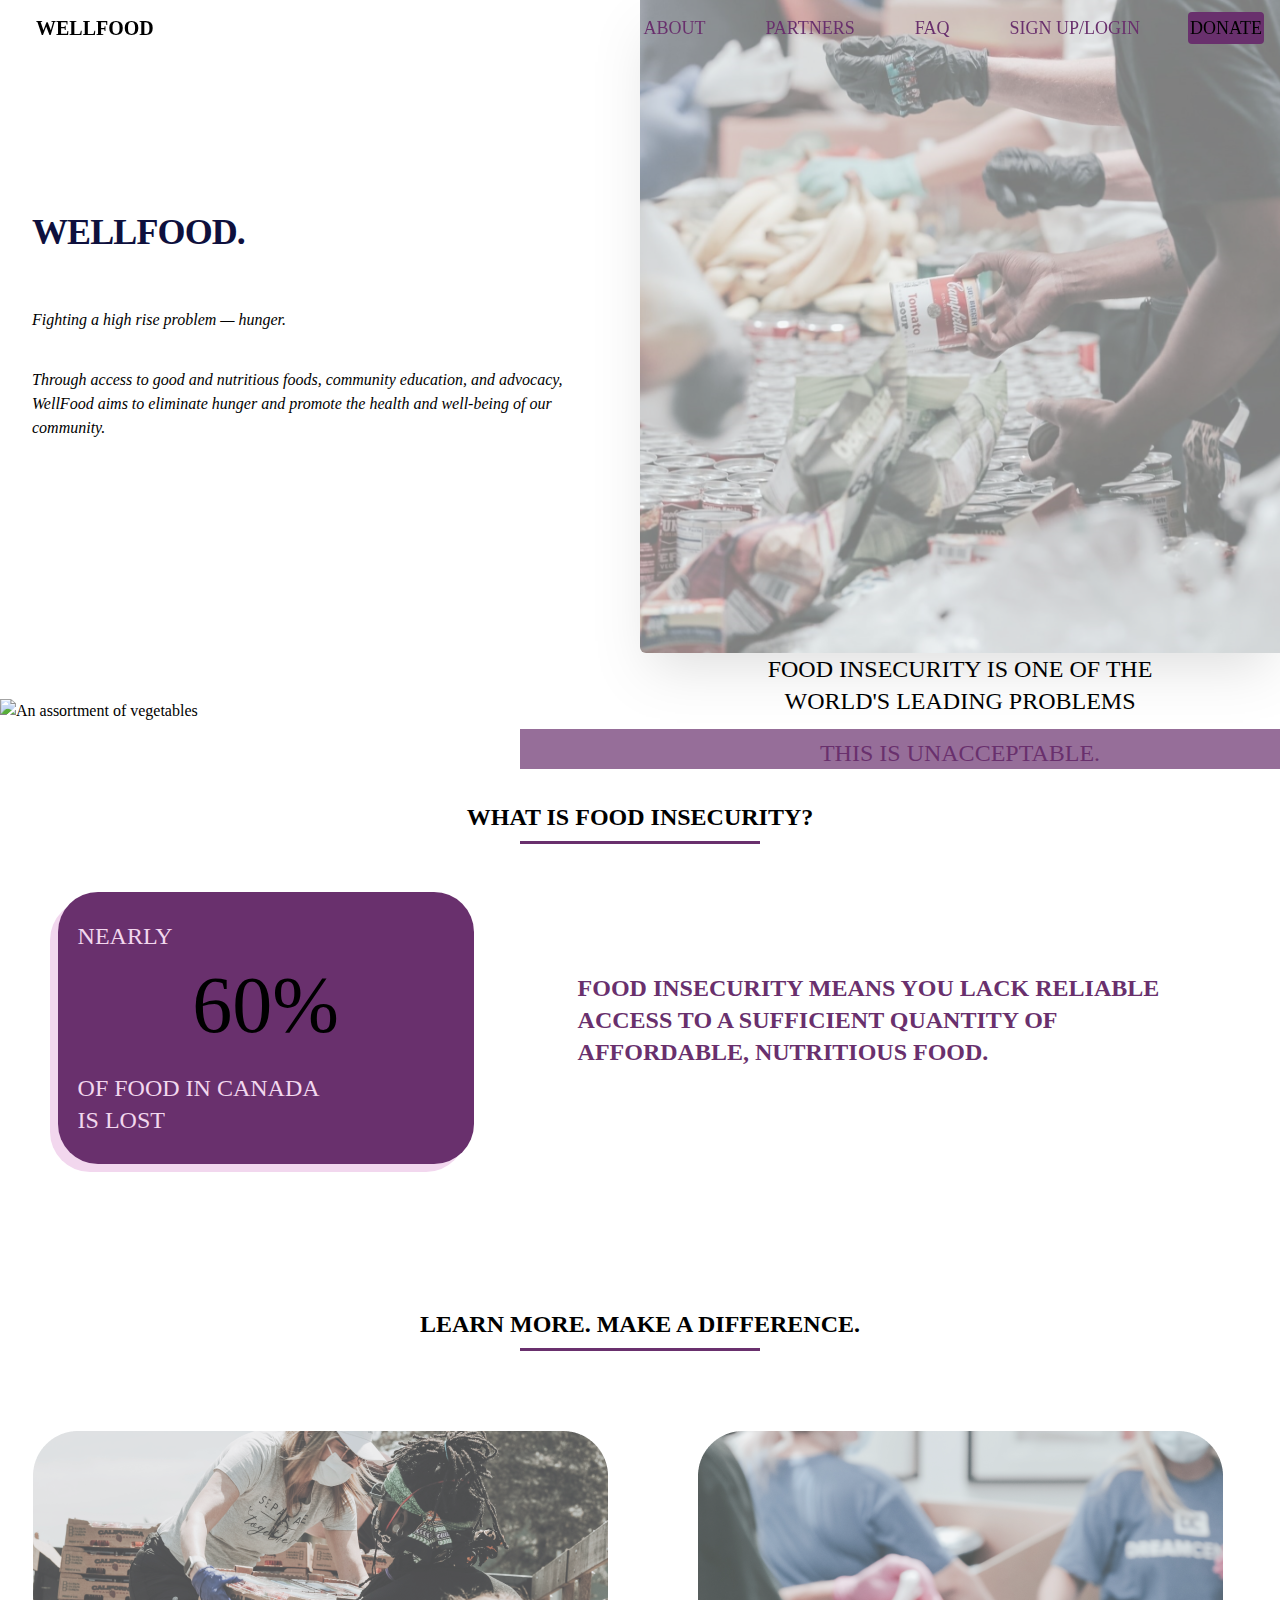
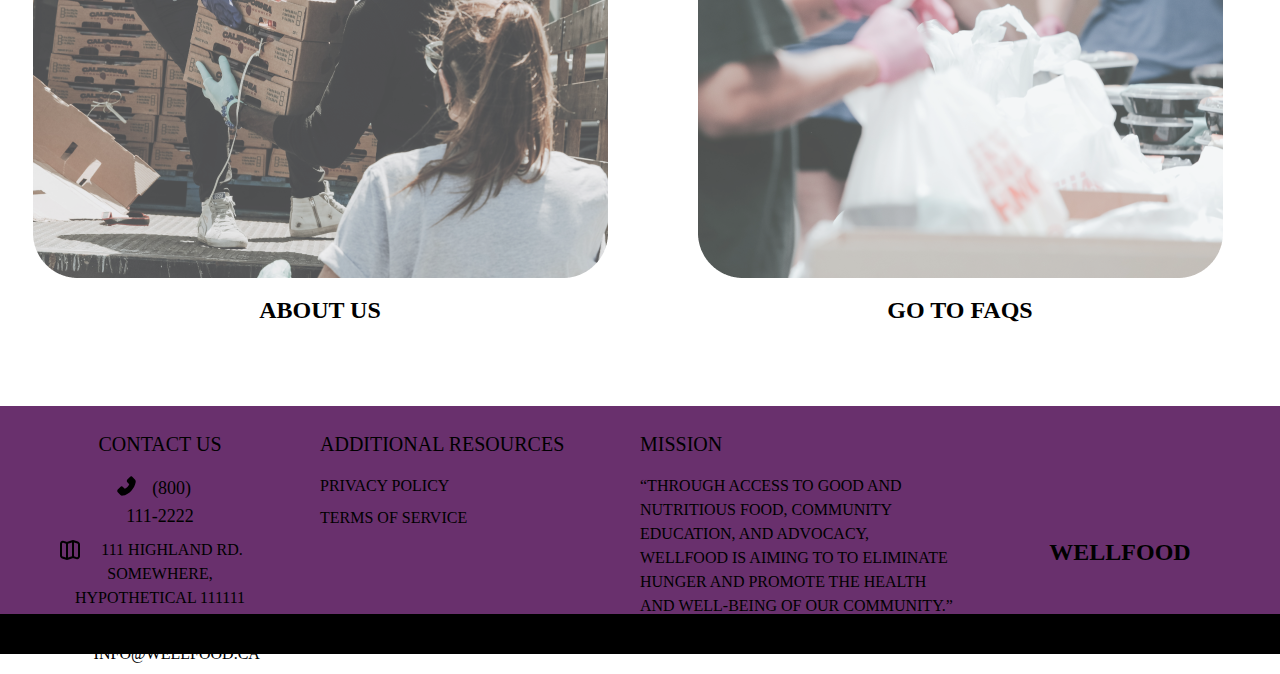
==== commit 02d969b2: "Fix incorrect links to homepage" ====
--- a/en/index.html
+++ b/en/index.html
@@ -16,8 +16,8 @@
 <body class="overflow-x-hidden">
     <nav class="border-gray-200 px-2 sm:px-4 py-2.5 w-full fixed z-40 transition-colors">
         <div class="container flex flex-wrap justify-between items-center mx-auto pv-4">
-            <a href="/en" class="flex hover:bg-gray-100 rounded-md hover:shadow-md p-1">
-                <img src="../assets/home-icon.svg" alt="Go to homepage" class="h-6">
+            <a href="../en/index.html" class="flex hover:bg-gray-100 rounded-md hover:shadow-md p-1">
+                <h1 class="font-bold text-xl ml-4">WELLFOOD</h1>
             </a>
             <button data-collapse-toggle="mobile-menu" type="button" class="inline-flex items-center p-2 ml-3 text-sm text-gray-500 rounded-lg md:hidden hover:bg-gray-100 focus:outline-none focus:ring-2 focus:ring-gray-200" aria-controls="mobile-menu-2" aria-expanded="false">
                 <span class="sr-only">Open main menu</span>
@@ -68,7 +68,7 @@
         </div>
 
         <div class="px-4 items-center w-screen flex flex-col pt-8 pb-16 mb-20 relative z-30">
-            <div class="bg-antique-fuschia absolute top-0 left-0 w-[43%] h-full z-0" id="landing-trapezoid"></div>
+            <div class="bg-antique-fuchsia absolute top-0 left-0 w-[43%] h-full z-0" id="landing-trapezoid"></div>
             <h3 class="uppercase font-bold text-center text-2xl mb-2 relative z-20">What is food insecurity?</h3>
             <span class="bg-midnight h-[0.18rem] w-60 mb-8"></span>
             <div class="grid items-center md:grid-cols-[0.8fr_1.2fr] px-12 w-screen h-full">
@@ -121,7 +121,7 @@
                 hunger and promote the health and well-being of our community.”</p>
             </div>
             <div class="items-center text-center relative">
-                <h3 class="font-bold text-2xl absolute top-1/2 left-1/2 translate-x-[-50%] translate-y-[-50%]"><a href="/en">WellFood</a></h3>
+                <h3 class="font-bold text-2xl absolute top-1/2 left-1/2 translate-x-[-50%] translate-y-[-50%]"><a href="/WellFood/en">WellFood</a></h3>
             </div>
         </div>
         <div class="bg-[#000] h-10 pt-2 pb-4 items-center">
@@ -133,4 +133,4 @@
     <script src="https://unpkg.com/flowbite@1.3.3/dist/flowbite.js"></script>
 </body>
 
-</html>+</html>
--- a/en/styles.css
+++ b/en/styles.css
@@ -526,6 +526,14 @@
   position: relative;
 }
 
+.top-1\/2 {
+  top: 50%;
+}
+
+.left-1\/2 {
+  left: 50%;
+}
+
 .bottom-0 {
   bottom: 0px;
 }
@@ -568,14 +576,6 @@
 
 .-left-2 {
   left: -0.5rem;
-}
-
-.top-1\/2 {
-  top: 50%;
-}
-
-.left-1\/2 {
-  left: 50%;
 }
 
 .z-40 {
@@ -611,6 +611,11 @@
   margin-right: auto;
 }
 
+.my-4 {
+  margin-top: 1rem;
+  margin-bottom: 1rem;
+}
+
 .ml-3 {
   margin-left: 0.75rem;
 }
@@ -619,14 +624,26 @@
   margin-top: 1rem;
 }
 
+.mb-4 {
+  margin-bottom: 1rem;
+}
+
 .mb-2 {
   margin-bottom: 0.5rem;
 }
 
+.ml-4 {
+  margin-left: 1rem;
+}
+
 .mb-8 {
   margin-bottom: 2rem;
 }
 
+.mb-6 {
+  margin-bottom: 1.5rem;
+}
+
 .mb-3 {
   margin-bottom: 0.75rem;
 }
@@ -647,10 +664,6 @@
   margin-right: 3rem;
 }
 
-.mb-4 {
-  margin-bottom: 1rem;
-}
-
 .block {
   display: block;
 }
@@ -675,6 +688,10 @@
   height: 1.5rem;
 }
 
+.h-52 {
+  height: 13rem;
+}
+
 .h-10 {
   height: 2.5rem;
 }
@@ -691,24 +708,16 @@
   height: 17rem;
 }
 
-.h-52 {
-  height: 13rem;
-}
-
-.h-4 {
-  height: 1rem;
-}
-
-.h-8 {
-  height: 2rem;
-}
-
 .w-6 {
   width: 1.5rem;
 }
 
 .w-full {
   width: 100%;
+}
+
+.w-2\/3 {
+  width: 66.666667%;
 }
 
 .w-\[70\%\] {
@@ -748,25 +757,24 @@
   transform: translate(var(--tw-translate-x), var(--tw-translate-y)) rotate(var(--tw-rotate)) skewX(var(--tw-skew-x)) skewY(var(--tw-skew-y)) scaleX(var(--tw-scale-x)) scaleY(var(--tw-scale-y));
 }
 
+.translate-y-\[-50\%\] {
+  --tw-translate-y: -50%;
+  transform: translate(var(--tw-translate-x), var(--tw-translate-y)) rotate(var(--tw-rotate)) skewX(var(--tw-skew-x)) skewY(var(--tw-skew-y)) scaleX(var(--tw-scale-x)) scaleY(var(--tw-scale-y));
+}
+
 .translate-y-\[-35\%\] {
   --tw-translate-y: -35%;
   transform: translate(var(--tw-translate-x), var(--tw-translate-y)) rotate(var(--tw-rotate)) skewX(var(--tw-skew-x)) skewY(var(--tw-skew-y)) scaleX(var(--tw-scale-x)) scaleY(var(--tw-scale-y));
 }
 
-.translate-y-\[-50\%\] {
-  --tw-translate-y: -50%;
-  transform: translate(var(--tw-translate-x), var(--tw-translate-y)) rotate(var(--tw-rotate)) skewX(var(--tw-skew-x)) skewY(var(--tw-skew-y)) scaleX(var(--tw-scale-x)) scaleY(var(--tw-scale-y));
-}
-
-.rotate-180 {
-  --tw-rotate: 180deg;
-  transform: translate(var(--tw-translate-x), var(--tw-translate-y)) rotate(var(--tw-rotate)) skewX(var(--tw-skew-x)) skewY(var(--tw-skew-y)) scaleX(var(--tw-scale-x)) scaleY(var(--tw-scale-y));
-}
-
 .cursor-pointer {
   cursor: pointer;
 }
 
+.grid-cols-2 {
+  grid-template-columns: repeat(2, minmax(0, 1fr));
+}
+
 .flex-col {
   flex-direction: column;
 }
@@ -787,22 +795,14 @@
   justify-content: space-between;
 }
 
+.gap-y-2 {
+  row-gap: 0.5rem;
+}
+
 .gap-y-8 {
   row-gap: 2rem;
 }
 
-.gap-y-4 {
-  row-gap: 1rem;
-}
-
-.gap-y-2 {
-  row-gap: 0.5rem;
-}
-
-.place-self-center {
-  place-self: center;
-}
-
 .overflow-x-hidden {
   overflow-x: hidden;
 }
@@ -815,6 +815,14 @@
   border-radius: 0.5rem;
 }
 
+.rounded-3xl {
+  border-radius: 1.5rem;
+}
+
+.rounded-xl {
+  border-radius: 0.75rem;
+}
+
 .rounded-md {
   border-radius: 0.375rem;
 }
@@ -823,11 +831,6 @@
   border-radius: 2.5rem;
 }
 
-.rounded-t-xl {
-  border-top-left-radius: 0.75rem;
-  border-top-right-radius: 0.75rem;
-}
-
 .rounded-bl-md {
   border-bottom-left-radius: 0.375rem;
 }
@@ -842,14 +845,6 @@
 
 .border-b {
   border-bottom-width: 1px;
-}
-
-.border-b-0 {
-  border-bottom-width: 0px;
-}
-
-.border-t-0 {
-  border-top-width: 0px;
 }
 
 .bg-midnight {
@@ -857,11 +852,21 @@
   background-color: rgb(105 48 109 / var(--tw-bg-opacity));
 }
 
+.bg-\[\#000\] {
+  --tw-bg-opacity: 1;
+  background-color: rgb(0 0 0 / var(--tw-bg-opacity));
+}
+
 .bg-dark-midnight {
   --tw-bg-opacity: 1;
   background-color: rgb(68 31 71 / var(--tw-bg-opacity));
 }
 
+.bg-silver-pink {
+  --tw-bg-opacity: 1;
+  background-color: rgb(211 188 192 / var(--tw-bg-opacity));
+}
+
 .bg-antique-fuschia {
   --tw-bg-opacity: 1;
   background-color: rgb(165 102 139 / var(--tw-bg-opacity));
@@ -872,17 +877,20 @@
   background-color: rgb(242 215 238 / var(--tw-bg-opacity));
 }
 
-.bg-\[\#000\] {
-  --tw-bg-opacity: 1;
-  background-color: rgb(0 0 0 / var(--tw-bg-opacity));
-}
-
 .p-2 {
   padding: 0.5rem;
 }
 
+.p-12 {
+  padding: 3rem;
+}
+
 .p-5 {
   padding: 1.25rem;
+}
+
+.p-2\.5 {
+  padding: 0.625rem;
 }
 
 .p-1 {
@@ -908,6 +916,26 @@
   padding-bottom: 0.5rem;
 }
 
+.px-\[7\.2rem\] {
+  padding-left: 7.2rem;
+  padding-right: 7.2rem;
+}
+
+.px-\[3\.6rem\] {
+  padding-left: 3.6rem;
+  padding-right: 3.6rem;
+}
+
+.px-\[5\.85rem\] {
+  padding-left: 5.85rem;
+  padding-right: 5.85rem;
+}
+
+.px-12 {
+  padding-left: 3rem;
+  padding-right: 3rem;
+}
+
 .px-8 {
   padding-left: 2rem;
   padding-right: 2rem;
@@ -918,99 +946,14 @@
   padding-right: 1rem;
 }
 
-.px-12 {
-  padding-left: 3rem;
-  padding-right: 3rem;
-}
-
-.px-10 {
-  padding-left: 2.5rem;
-  padding-right: 2.5rem;
-}
-
-.px-20 {
-  padding-left: 5rem;
-  padding-right: 5rem;
-}
-
-.px-28 {
-  padding-left: 7rem;
-  padding-right: 7rem;
-}
-
-.px-16 {
-  padding-left: 4rem;
-  padding-right: 4rem;
-}
-
-.px-14 {
-  padding-left: 3.5rem;
-  padding-right: 3.5rem;
-}
-
-.px-24 {
-  padding-left: 6rem;
-  padding-right: 6rem;
-}
-
-.px-\[5\.5rem\] {
-  padding-left: 5.5rem;
-  padding-right: 5.5rem;
-}
-
-.px-\[5\.75rem\] {
-  padding-left: 5.75rem;
-  padding-right: 5.75rem;
-}
-
-.px-\[3\.75rem\] {
-  padding-left: 3.75rem;
-  padding-right: 3.75rem;
-}
-
-.px-\[3\.7rem\] {
-  padding-left: 3.7rem;
-  padding-right: 3.7rem;
-}
-
-.px-\[5\.8rem\] {
-  padding-left: 5.8rem;
-  padding-right: 5.8rem;
-}
-
-.px-\[3\.65rem\] {
-  padding-left: 3.65rem;
-  padding-right: 3.65rem;
-}
-
-.px-32 {
-  padding-left: 8rem;
-  padding-right: 8rem;
-}
-
-.px-\[7\.25\] {
-  padding-left: 7.25;
-  padding-right: 7.25;
-}
-
-.px-\[7\.25rem\] {
-  padding-left: 7.25rem;
-  padding-right: 7.25rem;
-}
-
-.px-\[7\.2rem\] {
-  padding-left: 7.2rem;
-  padding-right: 7.2rem;
-}
-
-.px-\[3\.6rem\] {
-  padding-left: 3.6rem;
-  padding-right: 3.6rem;
-}
-
-.px-\[5\.85rem\] {
-  padding-left: 5.85rem;
-  padding-right: 5.85rem;
+.py-16 {
+  padding-top: 4rem;
+  padding-bottom: 4rem;
+}
+
+.py-24 {
+  padding-top: 6rem;
+  padding-bottom: 6rem;
 }
 
 .pr-4 {
@@ -1021,6 +964,18 @@
   padding-left: 0.75rem;
 }
 
+.pt-6 {
+  padding-top: 1.5rem;
+}
+
+.pt-2 {
+  padding-top: 0.5rem;
+}
+
+.pb-4 {
+  padding-bottom: 1rem;
+}
+
 .pt-8 {
   padding-top: 2rem;
 }
@@ -1035,22 +990,6 @@
 
 .pb-12 {
   padding-bottom: 3rem;
-}
-
-.pt-4 {
-  padding-top: 1rem;
-}
-
-.pt-6 {
-  padding-top: 1.5rem;
-}
-
-.pt-2 {
-  padding-top: 0.5rem;
-}
-
-.pb-4 {
-  padding-bottom: 1rem;
 }
 
 .text-left {
@@ -1066,30 +1005,35 @@
   line-height: 1.25rem;
 }
 
+.text-xl {
+  font-size: 1.25rem;
+  line-height: 1.75rem;
+}
+
 .text-lg {
   font-size: 1.125rem;
   line-height: 1.75rem;
 }
 
+.text-2xl {
+  font-size: 1.5rem;
+  line-height: 2rem;
+}
+
+.text-5xl {
+  font-size: 3rem;
+  line-height: 1;
+}
+
 .text-4xl {
   font-size: 2.25rem;
   line-height: 2.5rem;
 }
 
-.text-2xl {
-  font-size: 1.5rem;
-  line-height: 2rem;
-}
-
 .text-\[5rem\] {
   font-size: 5rem;
 }
 
-.text-xl {
-  font-size: 1.25rem;
-  line-height: 1.75rem;
-}
-
 .font-medium {
   font-weight: 500;
 }
@@ -1098,12 +1042,12 @@
   font-weight: 700;
 }
 
+.font-light {
+  font-weight: 300;
+}
+
 .font-normal {
   font-weight: 400;
-}
-
-.font-light {
-  font-weight: 300;
 }
 
 .uppercase {
@@ -1184,6 +1128,11 @@
   background-color: rgb(68 31 71 / var(--tw-bg-opacity));
 }
 
+.hover\:bg-dark-silver-pink:hover {
+  --tw-bg-opacity: 1;
+  background-color: rgb(184 147 153 / var(--tw-bg-opacity));
+}
+
 .hover\:bg-silver-pink:hover {
   --tw-bg-opacity: 1;
   background-color: rgb(211 188 192 / var(--tw-bg-opacity));
@@ -1195,6 +1144,16 @@
   box-shadow: var(--tw-ring-offset-shadow, 0 0 #0000), var(--tw-ring-shadow, 0 0 #0000), var(--tw-shadow);
 }
 
+.focus\:border-antique-fuschia:focus {
+  --tw-border-opacity: 1;
+  border-color: rgb(165 102 139 / var(--tw-border-opacity));
+}
+
+.focus\:bg-silver-pink:focus {
+  --tw-bg-opacity: 1;
+  background-color: rgb(211 188 192 / var(--tw-bg-opacity));
+}
+
 .focus\:outline-none:focus {
   outline: 2px solid transparent;
   outline-offset: 2px;
@@ -1212,6 +1171,16 @@
   box-shadow: var(--tw-ring-offset-shadow), var(--tw-ring-shadow), var(--tw-shadow, 0 0 #0000);
 }
 
+.focus\:ring-antique-fuschia:focus {
+  --tw-ring-opacity: 1;
+  --tw-ring-color: rgb(165 102 139 / var(--tw-ring-opacity));
+}
+
+.focus\:hover\:bg-dark-silver-pink:hover:focus {
+  --tw-bg-opacity: 1;
+  background-color: rgb(184 147 153 / var(--tw-bg-opacity));
+}
+
 @media (min-width: 640px) {
   .sm\:px-4 {
     padding-left: 1rem;
@@ -1236,48 +1205,16 @@
     width: auto;
   }
 
+  .md\:grid-cols-4 {
+    grid-template-columns: repeat(4, minmax(0, 1fr));
+  }
+
   .md\:grid-cols-\[repeat\(2\2c _1fr\)\] {
     grid-template-columns: repeat(2, 1fr);
   }
 
   .md\:grid-cols-\[0\.8fr_1\.2fr\] {
     grid-template-columns: 0.8fr 1.2fr;
-  }
-
-  .md\:grid-cols-\[repeat\(4\2c _1fr\)\] {
-    grid-template-columns: repeat(4, 1fr);
-  }
-
-  .md\:grid-cols-\[1fr\] {
-    grid-template-columns: 1fr;
-  }
-
-  .md\:grid-cols-\[1fr\2c \] {
-    grid-template-columns: 1fr ;
-  }
-
-  .md\:grid-cols-\[1fr\2c _1fr\2c _0\.\] {
-    grid-template-columns: 1fr 1fr 0.;
-  }
-
-  .md\:grid-cols-\[1fr\2c _1fr\2c _0\.8fr\2c \] {
-    grid-template-columns: 1fr 1fr 0.8fr ;
-  }
-
-  .md\:grid-cols-\[1fr\2c _1fr\2c _0\.8fr\2c _\] {
-    grid-template-columns: 1fr 1fr 0.8fr ;
-  }
-
-  .md\:grid-cols-\[1fr\2c _1fr\2c _0\.8fr\2c _0\.5fr\] {
-    grid-template-columns: 1fr 1fr 0.8fr 0.5fr;
-  }
-
-  .md\:grid-cols-\[1fr\2c _1fr\2c _0\.8fr\2c _0\.8fr\] {
-    grid-template-columns: 1fr 1fr 0.8fr 0.8fr;
-  }
-
-  .md\:grid-cols-4 {
-    grid-template-columns: repeat(4, minmax(0, 1fr));
   }
 
   .md\:flex-row {
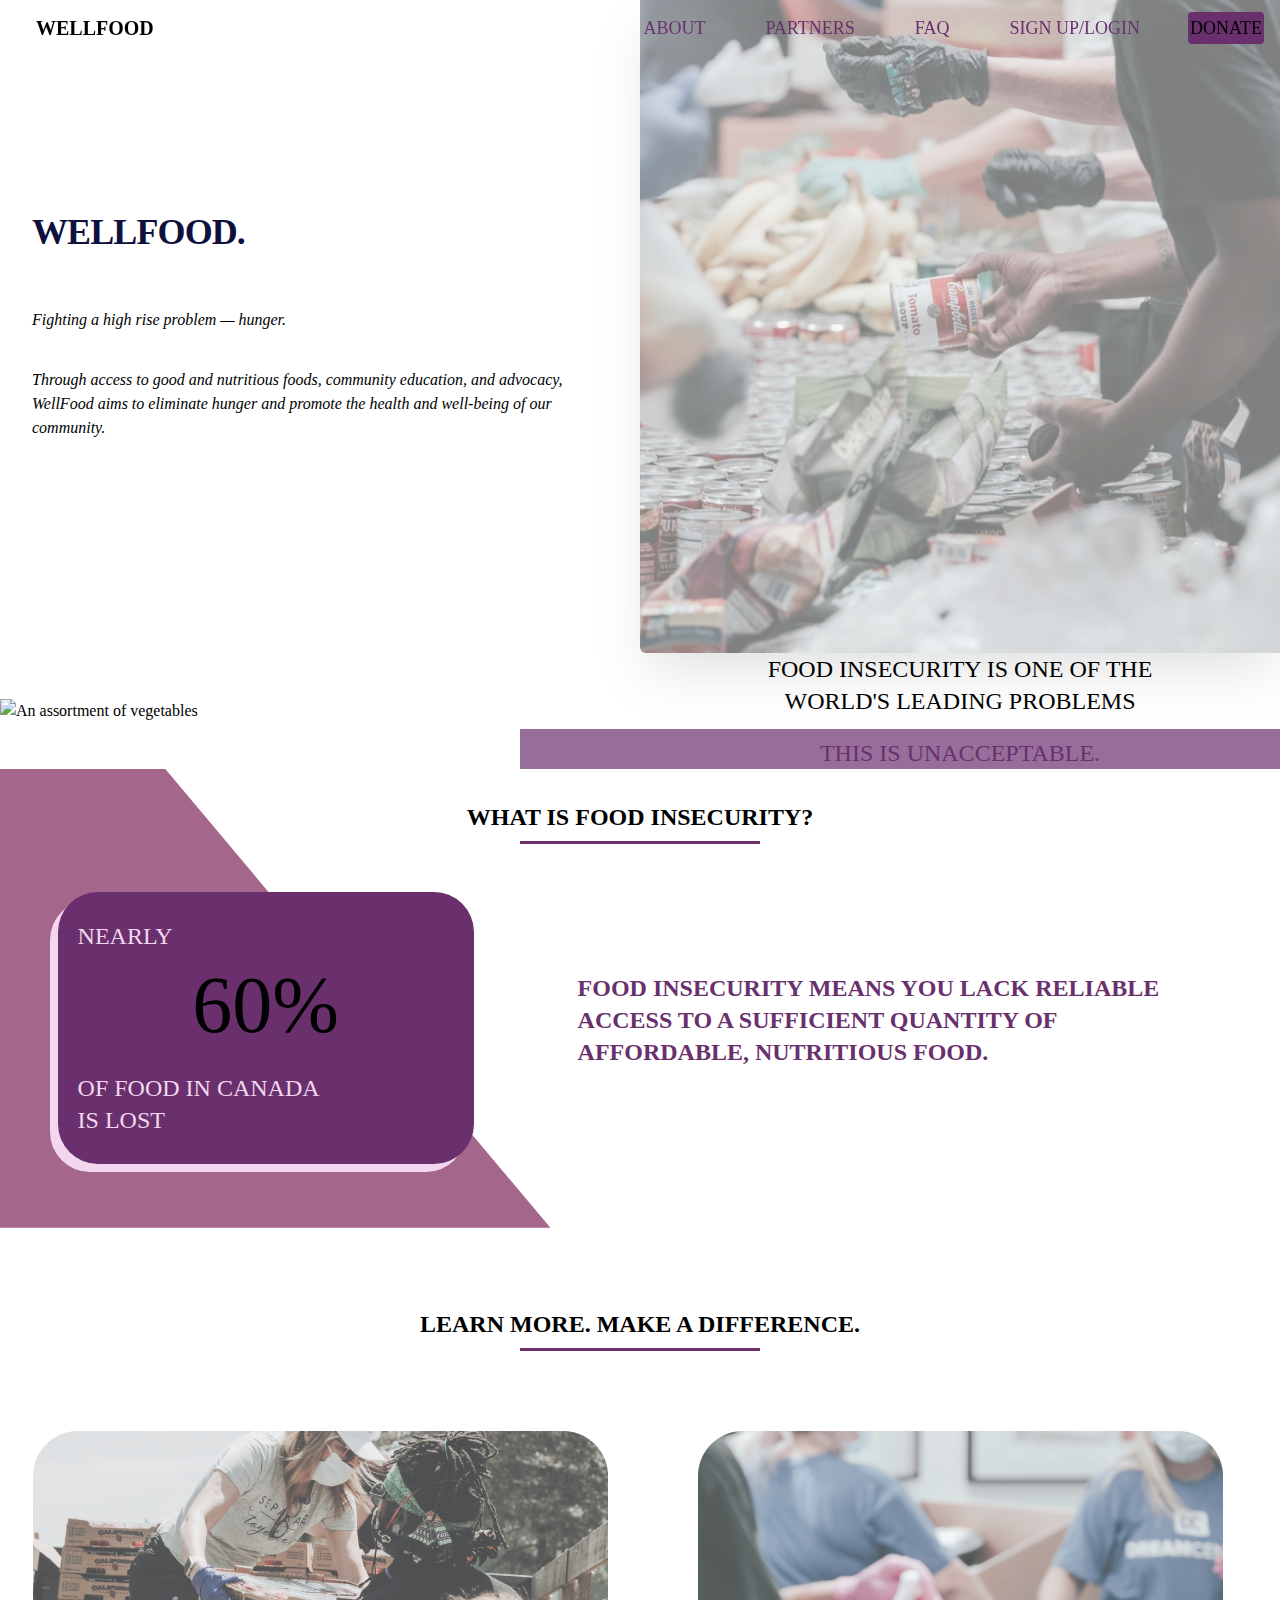
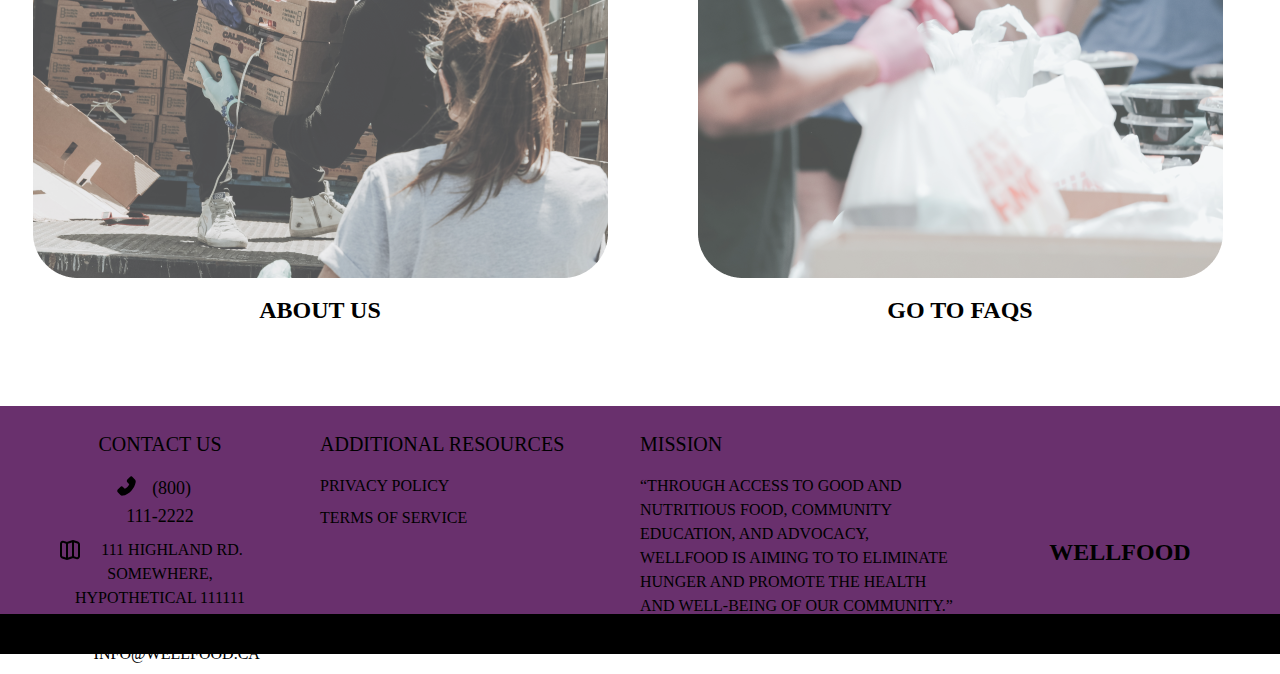
==== commit df77072a: ""completed about page, partially aompleted partners"" ====
--- a/en/index.html
+++ b/en/index.html
@@ -68,7 +68,7 @@
         </div>
 
         <div class="px-4 items-center w-screen flex flex-col pt-8 pb-16 mb-20 relative z-30">
-            <div class="bg-antique-fuchsia absolute top-0 left-0 w-[43%] h-full z-0" id="landing-trapezoid"></div>
+            <div class="bg-antique-fuschia absolute top-0 left-0 w-[43%] h-full z-0" id="landing-trapezoid"></div>
             <h3 class="uppercase font-bold text-center text-2xl mb-2 relative z-20">What is food insecurity?</h3>
             <span class="bg-midnight h-[0.18rem] w-60 mb-8"></span>
             <div class="grid items-center md:grid-cols-[0.8fr_1.2fr] px-12 w-screen h-full">
@@ -86,7 +86,6 @@
                     quantity of affordable, nutritious food.</p>
             </div>
         </div>
-
         <div class="w-screen items-center flex flex-col">
             <h3 class="uppercase font-bold text-center text-2xl mb-2 relative z-20">Learn more. Make a difference.</h3>
             <span class="bg-midnight h-[0.18rem] w-60 mb-4"></span>
@@ -121,7 +120,7 @@
                 hunger and promote the health and well-being of our community.”</p>
             </div>
             <div class="items-center text-center relative">
-                <h3 class="font-bold text-2xl absolute top-1/2 left-1/2 translate-x-[-50%] translate-y-[-50%]"><a href="/WellFood/en">WellFood</a></h3>
+                <h3 class="font-bold text-2xl absolute top-1/2 left-1/2 translate-x-[-50%] translate-y-[-50%]"><a href="/en">WellFood</a></h3>
             </div>
         </div>
         <div class="bg-[#000] h-10 pt-2 pb-4 items-center">
